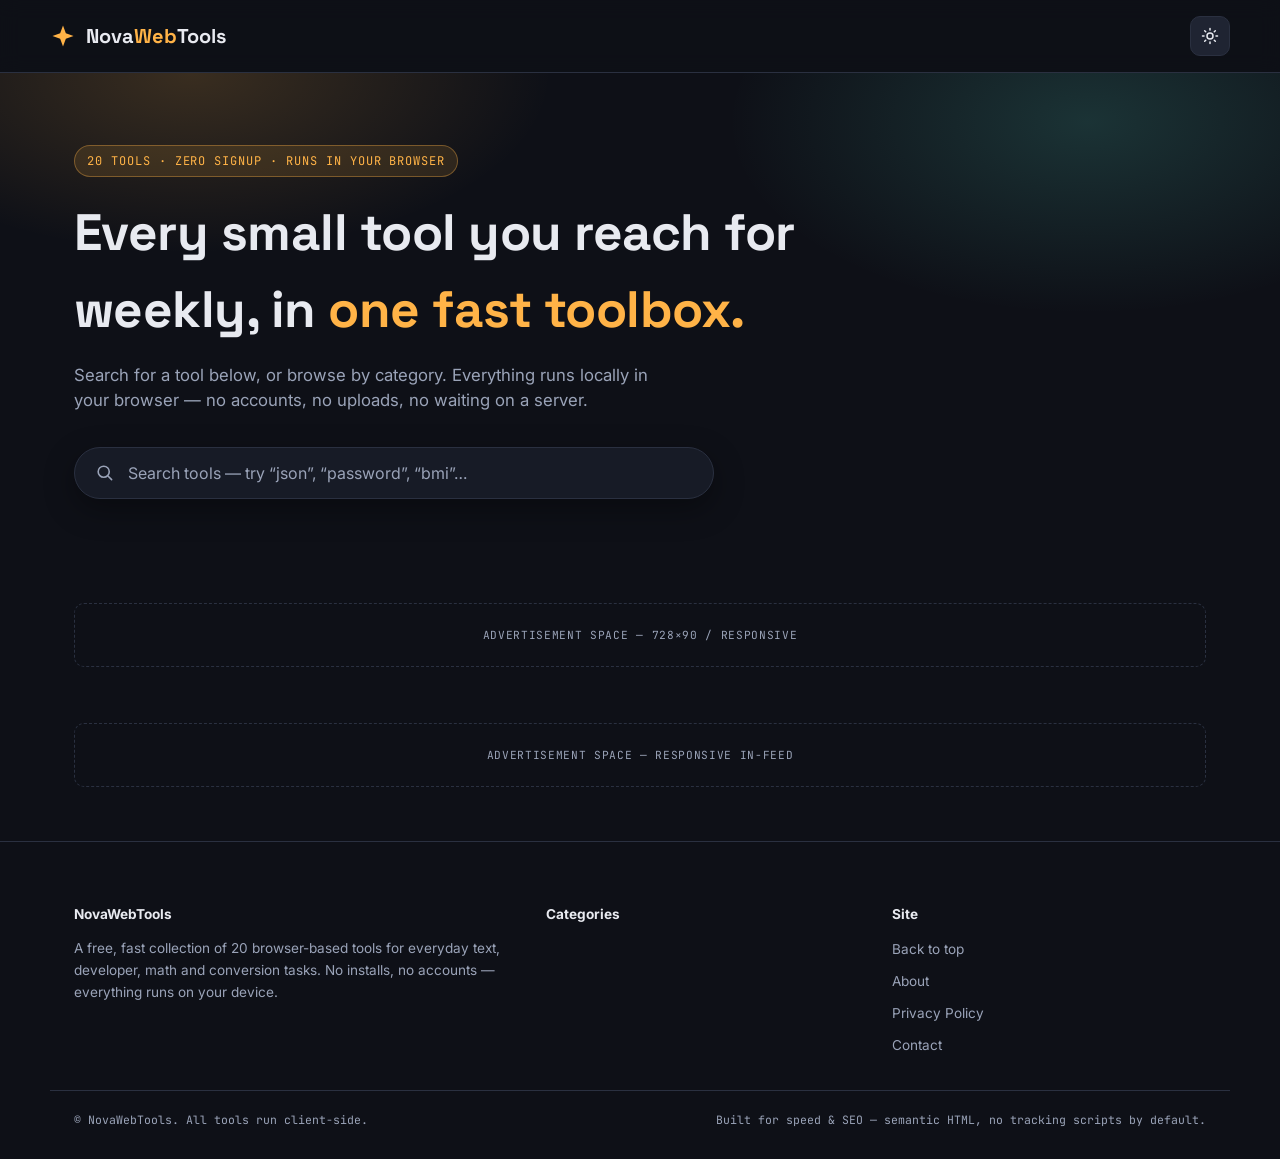
==== index.html @ 424be044 "Rename Index.html to index.html" ====
<!DOCTYPE html>
<html lang="en" data-theme="dark">
<head>
<meta charset="UTF-8">
<meta name="viewport" content="width=device-width, initial-scale=1.0">
<title>NovaWebTools — 20 Free Online Tools for Text, Dev, Math &amp; More</title>
<meta name="description" content="NovaWebTools is a free online toolbox with 20 fast, no-signup tools: word counter, JSON formatter, password generator, unit converters, calculators and more. Works instantly in your browser.">
<meta name="keywords" content="online tools, free web tools, word counter, json formatter, base64 encoder, password generator, unit converter, bmi calculator, developer tools, text tools">
<meta name="robots" content="index, follow">
<link rel="canonical" href="https://www.novawebtools.example/">
<!-- Open Graph -->
<meta property="og:type" content="website">
<meta property="og:title" content="NovaWebTools — 20 Free Online Tools">
<meta property="og:description" content="A fast, free toolbox of 20 browser-based utilities: text tools, developer tools, calculators, converters and more. No signup, no downloads.">
<meta property="og:url" content="https://www.novawebtools.example/">
<meta property="og:site_name" content="NovaWebTools">
<!-- Twitter -->
<meta name="twitter:card" content="summary">
<meta name="twitter:title" content="NovaWebTools — 20 Free Online Tools">
<meta name="twitter:description" content="Text, developer, calculator, converter and utility tools — all free, all in your browser.">
<!-- Favicon: inline nova-spark SVG -->
<link rel="icon" href="data:image/svg+xml,%3Csvg xmlns='http://www.w3.org/2000/svg' viewBox='0 0 32 32'%3E%3Crect width='32' height='32' rx='7' fill='%23171B26'/%3E%3Cpath d='M16 5 L19 13 L27 16 L19 19 L16 27 L13 19 L5 16 L13 13 Z' fill='%23FFB347'/%3E%3C/svg%3E">
<!-- JSON-LD structured data -->
<script type="application/ld+json">
{
  "@context": "https://schema.org",
  "@type": "WebApplication",
  "name": "NovaWebTools",
  "url": "https://www.novawebtools.example/",
  "applicationCategory": "UtilitiesApplication",
  "operatingSystem": "Any (Web Browser)",
  "offers": { "@type": "Offer", "price": "0", "priceCurrency": "USD" },
  "description": "A free online toolbox with 20 browser-based utilities covering text, developer, calculator, converter and productivity tasks."
}
</script>
<link rel="preconnect" href="https://fonts.googleapis.com">
<link rel="preconnect" href="https://fonts.gstatic.com" crossorigin>
<link href="https://fonts.googleapis.com/css2?family=Space+Grotesk:wght@500;600;700&family=Inter:wght@400;500;600;700&family=JetBrains+Mono:wght@400;500;600&display=swap" rel="stylesheet">

<!--
  ============================================================
  ADSENSE: paste your AdSense loader script tag here, e.g.
  <script async src="https://pagead2.googlesyndication.com/pagead/js/adsbygoogle.js?client=ca-pub-XXXXXXXXXXXXXXXX" crossorigin="anonymous"></script>
  Ad slots are pre-placed below (search "AD SLOT") — swap the
  placeholder <div class="ad-slot"> contents for <ins class="adsbygoogle">.
  Remember to also add an ads.txt file at your domain root.
  ============================================================
-->

<style>
  :root{
    --ink:#0E1017; --surface:#171B26; --surface-2:#1F2432; --surface-3:#262C3D;
    --line:#2A3040; --text:#E8EAF0; --text-dim:#9AA3B8;
    --flare:#FFB347; --flare-2:#FFD08A; --ion:#5EEAD4;
    --violet:#A78BFA; --pink:#F472B6; --blue:#60A5FA; --danger:#FF6B6B; --good:#4ADE80;
    --shadow: 0 10px 30px rgba(0,0,0,.35);
    --radius: 14px;
    --font-display:'Space Grotesk', sans-serif;
    --font-body:'Inter', sans-serif;
    --font-mono:'JetBrains Mono', monospace;
  }
  html[data-theme="light"]{
    --ink:#EEF1F6; --surface:#FFFFFF; --surface-2:#F3F5F9; --surface-3:#E9ECF3;
    --line:#DCE1EA; --text:#171B26; --text-dim:#5C6478;
    --flare:#C2700F; --flare-2:#E08A1E; --ion:#0D9C93;
    --violet:#7C5CE0; --pink:#D6438E; --blue:#3B7FE0;
    --shadow: 0 10px 30px rgba(23,27,38,.08);
  }
  *{box-sizing:border-box;}
  html{scroll-behavior:smooth;}
  body{
    margin:0; background:var(--ink); color:var(--text);
    font-family:var(--font-body); line-height:1.5;
    -webkit-font-smoothing:antialiased;
  }
  a{color:inherit;}
  img,svg{display:block;}
  .wrap{max-width:1180px; margin:0 auto; padding:0 24px;}
  h1,h2,h3{font-family:var(--font-display); margin:0; letter-spacing:-0.01em;}
  button{font-family:inherit; cursor:pointer;}
  :focus-visible{outline:2px solid var(--flare); outline-offset:2px;}
  @media (prefers-reduced-motion: reduce){ *{animation:none !important; transition:none !important;} }

  /* ---------- Header ---------- */
  header.site{
    position:sticky; top:0; z-index:40;
    background:color-mix(in srgb, var(--ink) 88%, transparent);
    backdrop-filter: blur(10px);
    border-bottom:1px solid var(--line);
  }
  .nav{display:flex; align-items:center; justify-content:space-between; padding:16px 0;}
  .logo{display:flex; align-items:center; gap:10px; font-family:var(--font-display); font-weight:700; font-size:1.25rem;}
  .logo .spark{width:26px; height:26px;}
  .logo .nova{color:var(--flare);}
  .nav-actions{display:flex; align-items:center; gap:10px;}
  .icon-btn{
    display:flex; align-items:center; justify-content:center;
    width:40px; height:40px; border-radius:10px;
    background:var(--surface-2); border:1px solid var(--line); color:var(--text);
    transition:background .15s ease, transform .15s ease;
  }
  .icon-btn:hover{background:var(--surface-3);}
  .icon-btn svg{width:18px; height:18px;}

  /* ---------- Hero ---------- */
  .hero{
    position:relative; overflow:hidden;
    padding:72px 0 40px;
    background:
      radial-gradient(600px 300px at 15% 0%, color-mix(in srgb, var(--flare) 18%, transparent), transparent 60%),
      radial-gradient(600px 320px at 85% 10%, color-mix(in srgb, var(--ion) 16%, transparent), transparent 60%);
  }
  .eyebrow{
    display:inline-flex; align-items:center; gap:8px;
    font-family:var(--font-mono); font-size:.75rem; letter-spacing:.08em; text-transform:uppercase;
    color:var(--flare); background:color-mix(in srgb, var(--flare) 12%, transparent);
    border:1px solid color-mix(in srgb, var(--flare) 35%, transparent);
    padding:6px 12px; border-radius:100px; margin-bottom:18px;
  }
  .hero h1{font-size:clamp(2rem, 4.4vw, 3.2rem); max-width:820px; font-weight:700;}
  .hero h1 span{color:var(--flare);}
  .hero p.lead{color:var(--text-dim); max-width:600px; font-size:1.05rem; margin-top:14px;}

  .search-shell{
    margin-top:34px; max-width:640px; position:relative;
  }
  .search-box{
    display:flex; align-items:center; gap:12px;
    background:var(--surface); border:1px solid var(--line); border-radius:100px;
    padding:14px 20px; box-shadow:var(--shadow);
    transition:border-color .2s ease, box-shadow .2s ease;
  }
  .search-box:focus-within{
    border-color:var(--flare);
    box-shadow:0 0 0 4px color-mix(in srgb, var(--flare) 18%, transparent), var(--shadow);
  }
  .search-box svg{width:19px; height:19px; color:var(--text-dim); flex-shrink:0;}
  .search-box input{
    border:none; outline:none; background:transparent; color:var(--text);
    font-size:1rem; width:100%; font-family:var(--font-body);
  }
  .search-box input::placeholder{color:var(--text-dim);}
  .search-count{font-family:var(--font-mono); font-size:.75rem; color:var(--text-dim); white-space:nowrap;}

  .chip-row{display:flex; flex-wrap:wrap; gap:10px; margin-top:22px;}
  .chip{
    font-family:var(--font-mono); font-size:.8rem;
    padding:8px 14px; border-radius:100px; border:1px solid var(--line);
    background:var(--surface-2); color:var(--text-dim);
    display:flex; align-items:center; gap:8px;
    transition:all .15s ease;
  }
  .chip .dot{width:8px; height:8px; border-radius:50%; flex-shrink:0;}
  .chip:hover{color:var(--text); border-color:var(--text-dim);}
  .chip.active{color:var(--ink); background:var(--flare); border-color:var(--flare); font-weight:600;}
  html[data-theme="light"] .chip.active{color:#fff;}

  /* ---------- Ad slot ---------- */
  .ad-slot{
    max-width:1180px; margin:28px auto; padding:14px 24px;
  }
  .ad-slot .ad-inner{
    border:1px dashed var(--line); border-radius:10px; padding:14px;
    display:flex; align-items:center; justify-content:center;
    font-family:var(--font-mono); font-size:.7rem; letter-spacing:.06em; text-transform:uppercase;
    color:var(--text-dim); min-height:64px;
  }

  /* ---------- Tool grid ---------- */
  main{padding:12px 0 60px;}
  .category-block{margin-top:44px;}
  .category-head{display:flex; align-items:center; gap:12px; margin-bottom:18px;}
  .category-head .dot{width:10px; height:10px; border-radius:50%;}
  .category-head h2{font-size:1.3rem; font-weight:600;}
  .category-head .count{font-family:var(--font-mono); font-size:.75rem; color:var(--text-dim);}

  .grid{
    display:grid; grid-template-columns:repeat(auto-fill, minmax(220px, 1fr)); gap:16px;
  }
  .card{
    text-align:left; background:var(--surface); border:1px solid var(--line); border-radius:var(--radius);
    padding:18px; position:relative; overflow:hidden;
    display:flex; flex-direction:column; gap:10px;
    transition:transform .15s ease, border-color .15s ease, box-shadow .15s ease;
  }
  .card::before{
    content:''; position:absolute; top:0; left:0; right:0; height:3px;
    background:var(--accent, var(--flare));
  }
  .card:hover{transform:translateY(-3px); border-color:var(--text-dim); box-shadow:var(--shadow);}
  .card .icon-wrap{
    width:38px; height:38px; border-radius:10px;
    display:flex; align-items:center; justify-content:center;
    background:color-mix(in srgb, var(--accent, var(--flare)) 16%, transparent);
    color:var(--accent, var(--flare));
  }
  .card .icon-wrap svg{width:19px; height:19px;}
  .card h3{font-size:1rem; font-weight:600;}
  .card p{margin:0; font-size:.85rem; color:var(--text-dim); flex-grow:1;}
  .card .launch{font-family:var(--font-mono); font-size:.72rem; color:var(--text-dim); display:flex; align-items:center; gap:6px;}
  .card:hover .launch{color:var(--accent, var(--flare));}

  .empty-state{
    text-align:center; padding:60px 20px; color:var(--text-dim);
  }
  .empty-state h3{font-size:1.1rem; color:var(--text); margin-bottom:8px;}

  /* ---------- Modal ---------- */
  .modal-overlay{
    position:fixed; inset:0; background:rgba(5,6,10,.65); backdrop-filter:blur(4px);
    display:none; align-items:flex-start; justify-content:center; z-index:100; padding:5vh 16px;
    overflow-y:auto;
  }
  .modal-overlay.open{display:flex;}
  .modal{
    background:var(--surface); border:1px solid var(--line); border-radius:18px;
    width:100%; max-width:640px; box-shadow:0 30px 80px rgba(0,0,0,.5);
    animation:pop .18s ease;
  }
  @keyframes pop{ from{opacity:0; transform:translateY(8px) scale(.98);} to{opacity:1; transform:none;} }
  .modal-head{
    display:flex; align-items:center; gap:12px; padding:20px 22px;
    border-bottom:1px solid var(--line); border-top:3px solid var(--accent, var(--flare)); border-radius:18px 18px 0 0;
  }
  .modal-head .icon-wrap{
    width:36px; height:36px; border-radius:10px; flex-shrink:0;
    display:flex; align-items:center; justify-content:center;
    background:color-mix(in srgb, var(--accent, var(--flare)) 16%, transparent); color:var(--accent, var(--flare));
  }
  .modal-head .icon-wrap svg{width:18px; height:18px;}
  .modal-head h2{font-size:1.1rem;}
  .modal-head .cat-label{font-family:var(--font-mono); font-size:.7rem; color:var(--text-dim); text-transform:uppercase; letter-spacing:.05em;}
  .modal-close{margin-left:auto;}
  .modal-body{padding:22px;}
  .modal-body label{display:block; font-size:.8rem; color:var(--text-dim); margin-bottom:6px; font-weight:500;}
  .modal-body input[type=text], .modal-body input[type=number], .modal-body input[type=date],
  .modal-body textarea, .modal-body select{
    width:100%; background:var(--surface-2); border:1px solid var(--line); color:var(--text);
    padding:11px 13px; border-radius:9px; font-family:var(--font-body); font-size:.92rem; outline:none;
  }
  .modal-body input:focus, .modal-body textarea:focus, .modal-body select:focus{border-color:var(--flare);}
  .modal-body textarea{resize:vertical; min-height:110px; font-family:var(--font-mono); font-size:.85rem;}
  .field{margin-bottom:14px;}
  .row{display:flex; gap:10px; flex-wrap:wrap;}
  .row > *{flex:1; min-width:110px;}
  .btn{
    background:var(--flare); color:var(--ink); border:none; padding:11px 18px; border-radius:9px;
    font-weight:600; font-size:.88rem; display:inline-flex; align-items:center; gap:8px;
  }
  html[data-theme="light"] .btn{color:#fff;}
  .btn:hover{filter:brightness(1.08);}
  .btn.secondary{background:var(--surface-2); color:var(--text); border:1px solid var(--line);}
  .btn.ghost{background:transparent; color:var(--text-dim); border:1px solid var(--line);}
  .btn-row{display:flex; gap:10px; flex-wrap:wrap; margin-top:6px;}
  .output-box{
    margin-top:14px; background:var(--surface-2); border:1px solid var(--line); border-radius:9px;
    padding:14px; font-family:var(--font-mono); font-size:.85rem; white-space:pre-wrap; word-break:break-word;
    min-height:24px;
  }
  .stat-grid{display:grid; grid-template-columns:repeat(auto-fit,minmax(110px,1fr)); gap:10px; margin-top:14px;}
  .stat{background:var(--surface-2); border:1px solid var(--line); border-radius:9px; padding:12px; text-align:center;}
  .stat .num{font-family:var(--font-mono); font-size:1.4rem; font-weight:600; color:var(--accent, var(--flare));}
  .stat .lab{font-size:.7rem; color:var(--text-dim); text-transform:uppercase; letter-spacing:.05em; margin-top:2px;}
  .switch-row{display:flex; align-items:center; gap:8px; font-size:.85rem; color:var(--text-dim); margin-bottom:10px;}
  .swatch{width:100%; height:64px; border-radius:9px; border:1px solid var(--line); margin-top:10px;}
  .todo-item{display:flex; align-items:center; gap:10px; padding:9px 0; border-bottom:1px solid var(--line);}
  .todo-item input[type=checkbox]{width:17px; height:17px; accent-color:var(--flare);}
  .todo-item span{flex-grow:1; font-size:.9rem;}
  .todo-item.done span{text-decoration:line-through; color:var(--text-dim);}
  .todo-item button{background:none; border:none; color:var(--text-dim); font-size:.85rem;}
  .todo-item button:hover{color:var(--danger);}
  .small-note{font-size:.75rem; color:var(--text-dim); margin-top:10px;}
  .stopwatch-display{font-family:var(--font-mono); font-size:2.4rem; text-align:center; padding:20px 0; color:var(--accent,var(--flare)); font-weight:600;}
  .lap-list{max-height:140px; overflow-y:auto; font-family:var(--font-mono); font-size:.82rem; color:var(--text-dim);}
  .lap-list div{display:flex; justify-content:space-between; padding:5px 0; border-bottom:1px solid var(--line);}

  /* ---------- Footer ---------- */
  footer{border-top:1px solid var(--line); padding:44px 0 30px; margin-top:40px;}
  .footer-grid{display:grid; grid-template-columns:1.4fr 1fr 1fr; gap:32px;}
  footer h4{font-size:.85rem; margin-bottom:12px; color:var(--text);}
  footer p{color:var(--text-dim); font-size:.85rem; line-height:1.6;}
  footer ul{list-style:none; padding:0; margin:0; display:flex; flex-direction:column; gap:8px;}
  footer a{color:var(--text-dim); font-size:.85rem; text-decoration:none;}
  footer a:hover{color:var(--flare);}
  .footer-bottom{
    margin-top:34px; padding-top:20px; border-top:1px solid var(--line);
    display:flex; justify-content:space-between; flex-wrap:wrap; gap:10px;
    font-family:var(--font-mono); font-size:.72rem; color:var(--text-dim);
  }

  @media (max-width:760px){
    .footer-grid{grid-template-columns:1fr; gap:24px;}
    .hero{padding:52px 0 30px;}
    .grid{grid-template-columns:repeat(auto-fill, minmax(150px,1fr));}
  }
</style>
</head>
<body>

<header class="site">
  <div class="wrap nav">
    <div class="logo">
      <svg class="spark" viewBox="0 0 32 32"><path d="M16 3 L19.5 12.5 L29 16 L19.5 19.5 L16 29 L12.5 19.5 L3 16 L12.5 12.5 Z" fill="currentColor" style="color:var(--flare)"/></svg>
      <span>Nova<span class="nova">Web</span>Tools</span>
    </div>
    <div class="nav-actions">
      <button class="icon-btn" id="themeToggle" aria-label="Toggle dark mode" title="Toggle theme">
        <svg id="themeIcon" viewBox="0 0 24 24" fill="none" stroke="currentColor" stroke-width="2" stroke-linecap="round"><circle cx="12" cy="12" r="4"/><path d="M12 2v2M12 20v2M4.9 4.9l1.4 1.4M17.7 17.7l1.4 1.4M2 12h2M20 12h2M4.9 19.1l1.4-1.4M17.7 6.3l1.4-1.4"/></svg>
      </button>
    </div>
  </div>
</header>

<section class="hero">
  <div class="wrap">
    <span class="eyebrow">20 tools · zero signup · runs in your browser</span>
    <h1>Every small tool you reach for weekly, in <span>one fast toolbox.</span></h1>
    <p class="lead">Search for a tool below, or browse by category. Everything runs locally in your browser — no accounts, no uploads, no waiting on a server.</p>

    <div class="search-shell">
      <div class="search-box">
        <svg viewBox="0 0 24 24" fill="none" stroke="currentColor" stroke-width="2" stroke-linecap="round"><circle cx="11" cy="11" r="7"/><path d="M21 21l-4.3-4.3"/></svg>
        <input type="text" id="searchInput" placeholder="Search tools — try “json”, “password”, “bmi”…" aria-label="Search tools">
        <span class="search-count" id="searchCount"></span>
      </div>
    </div>

    <div class="chip-row" id="chipRow"></div>
  </div>
</section>

<!-- AD SLOT: leaderboard, below hero -->
<div class="ad-slot">
  <div class="ad-inner" data-ad-slot="header-leaderboard">Advertisement space — 728×90 / responsive</div>
</div>

<main class="wrap">
  <div id="toolsContainer"></div>
</main>

<!-- AD SLOT: in-feed, above footer -->
<div class="ad-slot">
  <div class="ad-inner" data-ad-slot="footer-infeed">Advertisement space — responsive in-feed</div>
</div>

<footer>
  <div class="wrap footer-grid">
    <div>
      <h4>NovaWebTools</h4>
      <p>A free, fast collection of 20 browser-based tools for everyday text, developer, math and conversion tasks. No installs, no accounts — everything runs on your device.</p>
    </div>
    <div>
      <h4>Categories</h4>
      <ul id="footerCats"></ul>
    </div>
    <div>
      <h4>Site</h4>
      <ul>
        <li><a href="#top">Back to top</a></li>
        <li><a href="#" onclick="return false;">About</a></li>
        <li><a href="#" onclick="return false;">Privacy Policy</a></li>
        <li><a href="#" onclick="return false;">Contact</a></li>
      </ul>
    </div>
  </div>
  <div class="wrap footer-bottom">
    <span>© <span id="year"></span> NovaWebTools. All tools run client-side.</span>
    <span>Built for speed &amp; SEO — semantic HTML, no tracking scripts by default.</span>
  </div>
</footer>

<div class="modal-overlay" id="modalOverlay">
  <div class="modal" role="dialog" aria-modal="true" id="modalCard">
    <div class="modal-head" id="modalHead">
      <div class="icon-wrap" id="modalIconWrap"></div>
      <div>
        <div class="cat-label" id="modalCatLabel"></div>
        <h2 id="modalTitle"></h2>
      </div>
      <button class="icon-btn modal-close" id="modalClose" aria-label="Close">
        <svg viewBox="0 0 24 24" fill="none" stroke="currentColor" stroke-width="2" stroke-linecap="round"><path d="M18 6L6 18M6 6l12 12"/></svg>
      </button>
    </div>
    <div class="modal-body" id="modalBody"></div>
  </div>
</div>

<script>
document.getElementById('year').textContent = new Date().getFullYear();

/* ============ ICONS (inline SVG paths, stroke style) ============ */
const ICONS = {
  text:'<path d="M4 6h16M4 12h10M4 18h7"/>',
  hash:'<path d="M5 9h14M5 15h14M10 4L7 20M17 4l-3 16"/>',
  case:'<path d="M4 20l4-14 4 14M6 14h4M14 8h5a2 2 0 0 1 2 2v0a2 2 0 0 1-2 2h-5v6h5a2 2 0 0 0 2-2"/>',
  reverse:'<path d="M17 3l4 4-4 4M21 7H9a4 4 0 0 0-4 4v0M7 21l-4-4 4-4M3 17h12a4 4 0 0 0 4-4v0"/>',
  lorem:'<path d="M4 5h16M4 9h16M4 13h10M4 17h13"/>',
  dedupe:
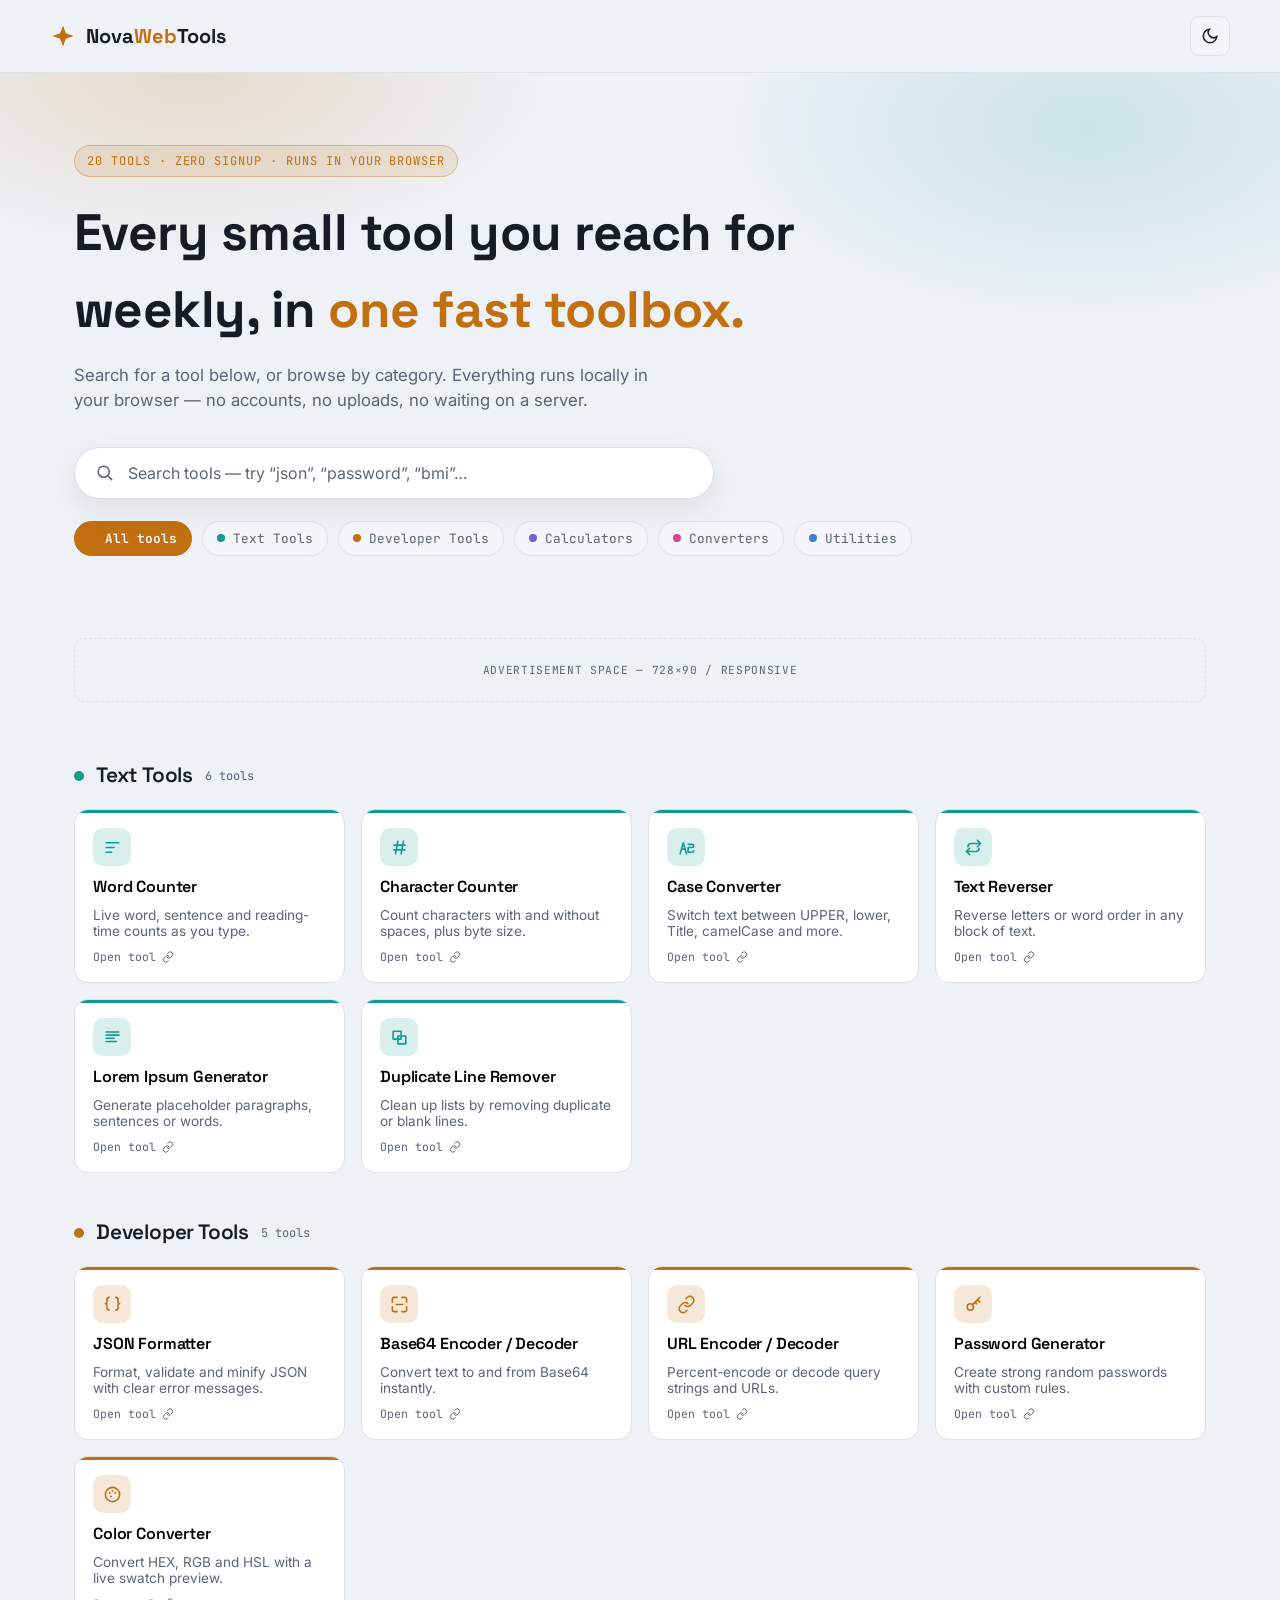
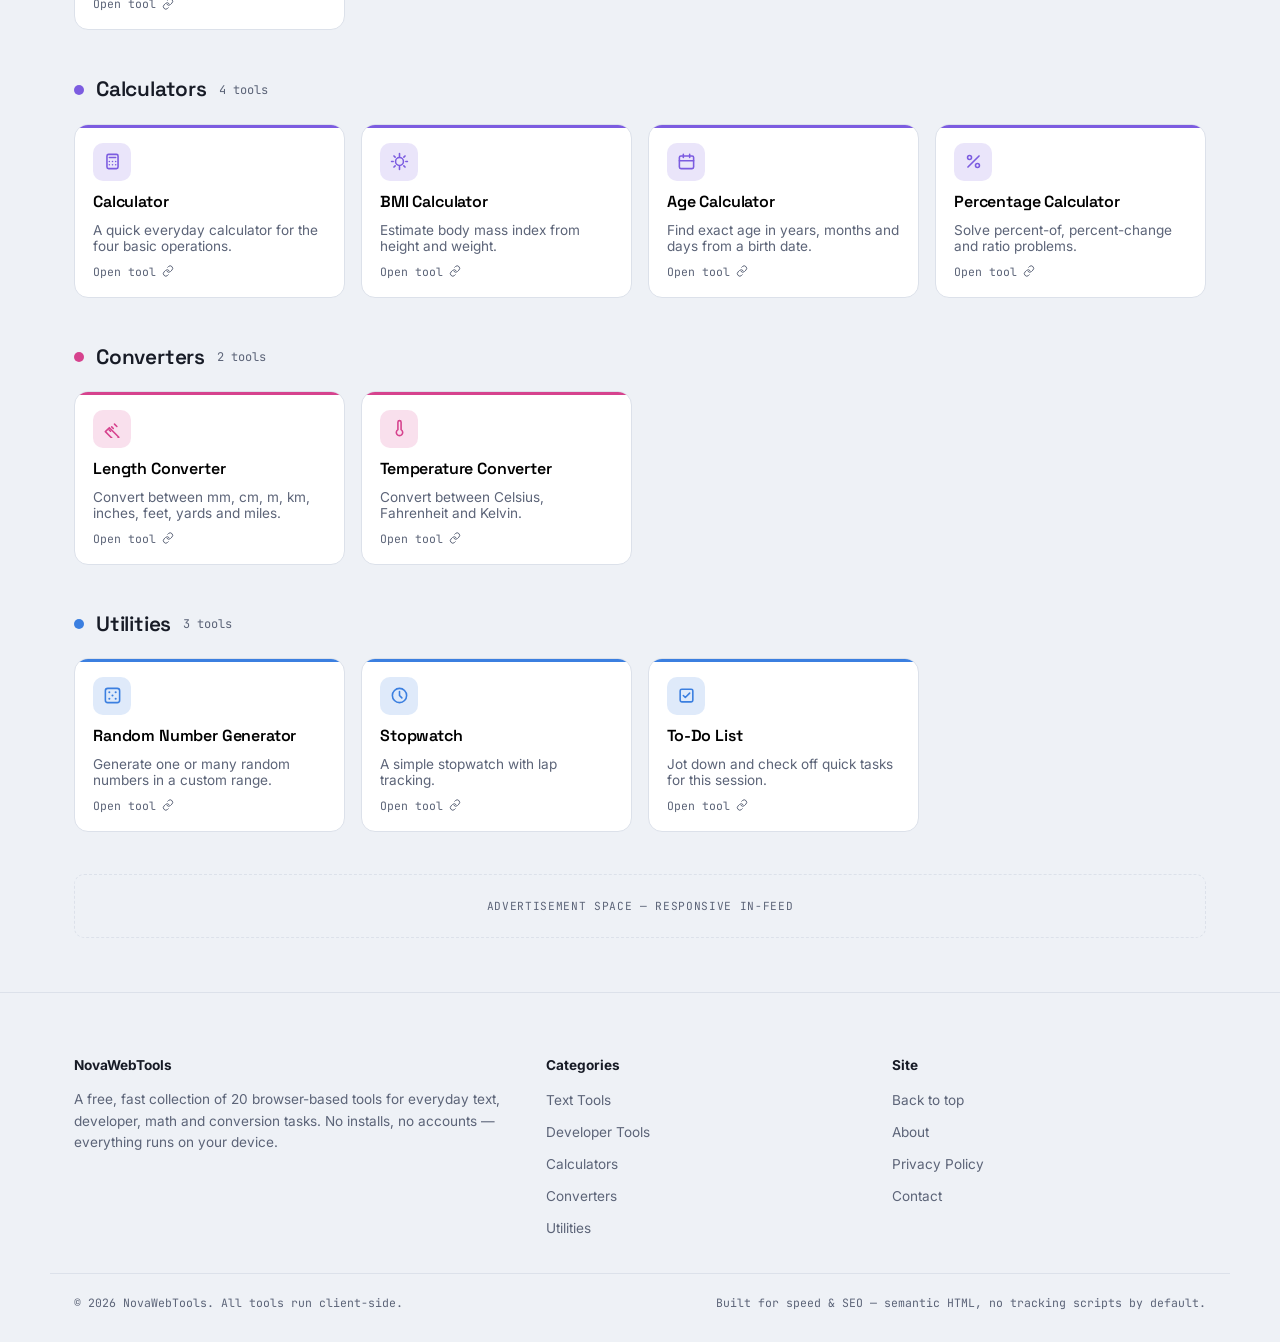
==== commit a37b34cf: "Update index.html" ====
--- a/index.html
+++ b/index.html
@@ -395,4 +395,809 @@
   case:'<path d="M4 20l4-14 4 14M6 14h4M14 8h5a2 2 0 0 1 2 2v0a2 2 0 0 1-2 2h-5v6h5a2 2 0 0 0 2-2"/>',
   reverse:'<path d="M17 3l4 4-4 4M21 7H9a4 4 0 0 0-4 4v0M7 21l-4-4 4-4M3 17h12a4 4 0 0 0 4-4v0"/>',
   lorem:'<path d="M4 5h16M4 9h16M4 13h10M4 17h13"/>',
-  dedupe:
+  dedupe:'<path d="M4 4h10v10H4zM10 10h10v10H10z"/>',
+  json:'<path d="M8 3a3 3 0 0 0-3 3v3a2 2 0 0 1-2 2 2 2 0 0 1 2 2v3a3 3 0 0 0 3 3M16 3a3 3 0 0 1 3 3v3a2 2 0 0 0 2 2 2 2 0 0 0-2 2v3a3 3 0 0 1-3 3"/>',
+  base64:'<path d="M9 3H5a2 2 0 0 0-2 2v4M9 21H5a2 2 0 0 1-2-2v-4M15 3h4a2 2 0 0 1 2 2v4M15 21h4a2 2 0 0 0 2-2v-4"/><path d="M8 12h8"/>',
+  link:'<path d="M10 13a5 5 0 0 0 7.07 0l2.83-2.83a5 5 0 0 0-7.07-7.07L11.5 4.5M14 11a5 5 0 0 0-7.07 0L4.1 13.83a5 5 0 0 0 7.07 7.07L12.5 19.5"/>',
+  key:'<circle cx="8" cy="15" r="4"/><path d="M10.5 12.5L20 3M17 6l3 3M14 9l2 2"/>',
+  palette:'<circle cx="12" cy="12" r="9"/><circle cx="8.5" cy="10" r="1.2" fill="currentColor" stroke="none"/><circle cx="12" cy="7.5" r="1.2" fill="currentColor" stroke="none"/><circle cx="15.5" cy="10" r="1.2" fill="currentColor" stroke="none"/><circle cx="10" cy="14.5" r="1.2" fill="currentColor" stroke="none"/>',
+  calc:'<rect x="5" y="3" width="14" height="18" rx="2"/><path d="M8 7h8M8 12h.01M12 12h.01M16 12h.01M8 16h.01M12 16h.01M16 16h.01"/>',
+  bmi:'<path d="M12 2v4M12 18v4M4 12H2M22 12h-2M5 5l1.5 1.5M17.5 17.5L19 19M19 5l-1.5 1.5M6.5 17.5L5 19"/><circle cx="12" cy="12" r="5"/>',
+  age:'<rect x="3" y="5" width="18" height="16" rx="2"/><path d="M16 3v4M8 3v4M3 11h18"/>',
+  percent:'<path d="M19 5L5 19"/><circle cx="7" cy="7" r="2.5"/><circle cx="17" cy="17" r="2.5"/>',
+  ruler:'<path d="M3 16l5-5 12 12-5 5z"/><path d="M14.5 6.5l3 3M11 10l2 2M7.5 13.5l2 2"/>',
+  temp:'<path d="M10 13.5V4a2 2 0 0 1 4 0v9.5a4 4 0 1 1-4 0z"/>',
+  dice:'<rect x="3" y="3" width="18" height="18" rx="3"/><circle cx="8" cy="8" r="1.3" fill="currentColor" stroke="none"/><circle cx="16" cy="8" r="1.3" fill="currentColor" stroke="none"/><circle cx="12" cy="12" r="1.3" fill="currentColor" stroke="none"/><circle cx="8" cy="16" r="1.3" fill="currentColor" stroke="none"/><circle cx="16" cy="16" r="1.3" fill="currentColor" stroke="none"/>',
+  clock:'<circle cx="12" cy="12" r="9"/><path d="M12 7v5l3 3"/>',
+  todo:'<rect x="4" y="4" width="16" height="16" rx="2"/><path d="M8 12l2.5 2.5L16 9"/>',
+  copy:'<rect x="9" y="9" width="12" height="12" rx="2"/><path d="M5 15H4a2 2 0 0 1-2-2V4a2 2 0 0 1 2-2h9a2 2 0 0 1 2 2v1"/>',
+  shuffle:'<path d="M2 5h4l6 14h6M2 19h4l3.5-8M14 5h6l0 0M17 2l3 3-3 3M17 16l3 3-3 3"/>'
+};
+function svg(name, extra=''){ return `<svg viewBox="0 0 24 24" fill="none" stroke="currentColor" stroke-width="2" stroke-linecap="round" stroke-linejoin="round" ${extra}>${ICONS[name]||''}</svg>`; }
+
+/* ============ CATEGORY DEFINITIONS ============ */
+const CATS = {
+  text:      { label:'Text Tools',       color:'var(--ion)' },
+  dev:       { label:'Developer Tools',  color:'var(--flare)' },
+  calc:      { label:'Calculators',      color:'var(--violet)' },
+  convert:   { label:'Converters',       color:'var(--pink)' },
+  utility:   { label:'Utilities',        color:'var(--blue)' }
+};
+
+/* ============ TOOL REGISTRY ============ */
+const TOOLS = [
+  { id:'word-counter', cat:'text', icon:'text', name:'Word Counter', desc:'Live word, sentence and reading-time counts as you type.' },
+  { id:'char-counter', cat:'text', icon:'hash', name:'Character Counter', desc:'Count characters with and without spaces, plus byte size.' },
+  { id:'case-converter', cat:'text', icon:'case', name:'Case Converter', desc:'Switch text between UPPER, lower, Title, camelCase and more.' },
+  { id:'text-reverser', cat:'text', icon:'reverse', name:'Text Reverser', desc:'Reverse letters or word order in any block of text.' },
+  { id:'lorem-ipsum', cat:'text', icon:'lorem', name:'Lorem Ipsum Generator', desc:'Generate placeholder paragraphs, sentences or words.' },
+  { id:'dedupe-lines', cat:'text', icon:'dedupe', name:'Duplicate Line Remover', desc:'Clean up lists by removing duplicate or blank lines.' },
+
+  { id:'json-formatter', cat:'dev', icon:'json', name:'JSON Formatter', desc:'Format, validate and minify JSON with clear error messages.' },
+  { id:'base64', cat:'dev', icon:'base64', name:'Base64 Encoder / Decoder', desc:'Convert text to and from Base64 instantly.' },
+  { id:'url-encode', cat:'dev', icon:'link', name:'URL Encoder / Decoder', desc:'Percent-encode or decode query strings and URLs.' },
+  { id:'password-gen', cat:'dev', icon:'key', name:'Password Generator', desc:'Create strong random passwords with custom rules.' },
+  { id:'color-converter', cat:'dev', icon:'palette', name:'Color Converter', desc:'Convert HEX, RGB and HSL with a live swatch preview.' },
+
+  { id:'calculator', cat:'calc', icon:'calc', name:'Calculator', desc:'A quick everyday calculator for the four basic operations.' },
+  { id:'bmi', cat:'calc', icon:'bmi', name:'BMI Calculator', desc:'Estimate body mass index from height and weight.' },
+  { id:'age-calc', cat:'calc', icon:'age', name:'Age Calculator', desc:'Find exact age in years, months and days from a birth date.' },
+  { id:'percentage', cat:'calc', icon:'percent', name:'Percentage Calculator', desc:'Solve percent-of, percent-change and ratio problems.' },
+
+  { id:'length-convert', cat:'convert', icon:'ruler', name:'Length Converter', desc:'Convert between mm, cm, m, km, inches, feet, yards and miles.' },
+  { id:'temp-convert', cat:'convert', icon:'temp', name:'Temperature Converter', desc:'Convert between Celsius, Fahrenheit and Kelvin.' },
+
+  { id:'random-number', cat:'utility', icon:'dice', name:'Random Number Generator', desc:'Generate one or many random numbers in a custom range.' },
+  { id:'stopwatch', cat:'utility', icon:'clock', name:'Stopwatch', desc:'A simple stopwatch with lap tracking.' },
+  { id:'todo', cat:'utility', icon:'todo', name:'To-Do List', desc:'Jot down and check off quick tasks for this session.' }
+];
+
+/* ============ RENDER: chips + grid ============ */
+const chipRow = document.getElementById('chipRow');
+const footerCats = document.getElementById('footerCats');
+let activeCat = 'all';
+let searchTerm = '';
+
+function buildChips(){
+  let html = `<button class="chip active" data-cat="all"><span class="dot" style="background:var(--flare)"></span>All tools</button>`;
+  for(const key in CATS){
+    html += `<button class="chip" data-cat="${key}"><span class="dot" style="background:${CATS[key].color}"></span>${CATS[key].label}</button>`;
+  }
+  chipRow.innerHTML = html;
+  footerCats.innerHTML = Object.keys(CATS).map(k=>`<li><a href="#" data-cat-link="${k}">${CATS[k].label}</a></li>`).join('');
+
+  chipRow.querySelectorAll('.chip').forEach(chip=>{
+    chip.addEventListener('click', ()=>{
+      activeCat = chip.dataset.cat;
+      chipRow.querySelectorAll('.chip').forEach(c=>c.classList.remove('active'));
+      chip.classList.add('active');
+      renderGrid();
+    });
+  });
+  footerCats.querySelectorAll('[data-cat-link]').forEach(a=>{
+    a.addEventListener('click', e=>{
+      e.preventDefault();
+      const key = a.dataset.catLink;
+      activeCat = key;
+      chipRow.querySelectorAll('.chip').forEach(c=>c.classList.toggle('active', c.dataset.cat===key));
+      window.scrollTo({top:0, behavior:'smooth'});
+      renderGrid();
+    });
+  });
+}
+
+const toolsContainer = document.getElementById('toolsContainer');
+const searchInput = document.getElementById('searchInput');
+const searchCount = document.getElementById('searchCount');
+
+function renderGrid(){
+  const term = searchTerm.trim().toLowerCase();
+  const filtered = TOOLS.filter(t=>{
+    const matchesCat = activeCat==='all' || t.cat===activeCat;
+    const matchesSearch = !term || t.name.toLowerCase().includes(term) || t.desc.toLowerCase().includes(term) || CATS[t.cat].label.toLowerCase().includes(term);
+    return matchesCat && matchesSearch;
+  });
+
+  searchCount.textContent = term ? `${filtered.length} result${filtered.length!==1?'s':''}` : '';
+
+  if(filtered.length===0){
+    toolsContainer.innerHTML = `<div class="empty-state"><h3>No tools match “${searchTerm}”</h3><p>Try a different keyword or clear your search.</p></div>`;
+    return;
+  }
+
+  let html = '';
+  const grouped = {};
+  filtered.forEach(t=>{ (grouped[t.cat] = grouped[t.cat]||[]).push(t); });
+
+  Object.keys(CATS).forEach(catKey=>{
+    if(!grouped[catKey]) return;
+    const cat = CATS[catKey];
+    html += `<section class="category-block" id="cat-${catKey}">
+      <div class="category-head"><span class="dot" style="background:${cat.color}"></span><h2>${cat.label}</h2><span class="count">${grouped[catKey].length} tool${grouped[catKey].length!==1?'s':''}</span></div>
+      <div class="grid">`;
+    grouped[catKey].forEach(t=>{
+      html += `<button class="card" style="--accent:${cat.color}" data-tool="${t.id}">
+        <div class="icon-wrap">${svg(t.icon)}</div>
+        <h3>${t.name}</h3>
+        <p>${t.desc}</p>
+        <span class="launch">Open tool ${svg('link','style="width:12px;height:12px"')}</span>
+      </button>`;
+    });
+    html += `</div></section>`;
+  });
+
+  toolsContainer.innerHTML = html;
+  toolsContainer.querySelectorAll('.card').forEach(card=>{
+    card.addEventListener('click', ()=>openTool(card.dataset.tool));
+  });
+}
+
+searchInput.addEventListener('input', e=>{ searchTerm = e.target.value; renderGrid(); });
+
+buildChips();
+renderGrid();
+
+/* ============ THEME TOGGLE ============ */
+const themeToggle = document.getElementById('themeToggle');
+const themeIcon = document.getElementById('themeIcon');
+const prefersLight = window.matchMedia('(prefers-color-scheme: light)').matches;
+let currentTheme = prefersLight ? 'light' : 'dark'; // session-only; no localStorage used inside the preview sandbox
+document.documentElement.setAttribute('data-theme', currentTheme);
+function paintThemeIcon(){
+  themeIcon.innerHTML = currentTheme==='dark'
+    ? '<circle cx="12" cy="12" r="4"/><path d="M12 2v2M12 20v2M4.9 4.9l1.4 1.4M17.7 17.7l1.4 1.4M2 12h2M20 12h2M4.9 19.1l1.4-1.4M17.7 6.3l1.4-1.4"/>'
+    : '<path d="M21 12.8A9 9 0 1 1 11.2 3 7 7 0 0 0 21 12.8z"/>';
+}
+paintThemeIcon();
+themeToggle.addEventListener('click', ()=>{
+  currentTheme = currentTheme==='dark' ? 'light' : 'dark';
+  document.documentElement.setAttribute('data-theme', currentTheme);
+  paintThemeIcon();
+  // NOTE for self-hosting: browser storage APIs are disabled in this preview sandbox.
+  // On your own domain you can persist the choice with:
+  // localStorage.setItem('novaTheme', currentTheme);
+});
+
+/* ============ MODAL PLUMBING ============ */
+const modalOverlay = document.getElementById('modalOverlay');
+const modalHead = document.getElementById('modalHead');
+const modalIconWrap = document.getElementById('modalIconWrap');
+const modalCatLabel = document.getElementById('modalCatLabel');
+const modalTitle = document.getElementById('modalTitle');
+const modalBody = document.getElementById('modalBody');
+let activeInterval = null; // used by stopwatch
+
+function closeModal(){
+  modalOverlay.classList.remove('open');
+  if(activeInterval){ clearInterval(activeInterval); activeInterval = null; }
+  modalBody.innerHTML = '';
+}
+document.getElementById('modalClose').addEventListener('click', closeModal);
+modalOverlay.addEventListener('click', e=>{ if(e.target===modalOverlay) closeModal(); });
+document.addEventListener('keydown', e=>{ if(e.key==='Escape') closeModal(); });
+
+function openTool(id){
+  const tool = TOOLS.find(t=>t.id===id);
+  if(!tool) return;
+  const cat = CATS[tool.cat];
+  modalHead.style.setProperty('--accent', cat.color);
+  modalIconWrap.style.setProperty('--accent', cat.color);
+  modalIconWrap.innerHTML = svg(tool.icon);
+  modalCatLabel.textContent = cat.label;
+  modalTitle.textContent = tool.name;
+  const def = TOOL_RENDER[id];
+  modalBody.innerHTML = def.html;
+  modalOverlay.classList.add('open');
+  if(def.init) def.init();
+}
+
+/* helper */
+function $(sel){ return modalBody.querySelector(sel); }
+function copyToClipboard(text, btn){
+  navigator.clipboard.writeText(text).then(()=>{
+    if(btn){ const old = btn.textContent; btn.textContent = 'Copied!'; setTimeout(()=>btn.textContent=old, 1200); }
+  }).catch(()=>{});
+}
+
+/* ============ TOOL IMPLEMENTATIONS ============ */
+const TOOL_RENDER = {};
+
+/* ---- 1. Word Counter ---- */
+TOOL_RENDER['word-counter'] = {
+  html:`
+    <div class="field"><label>Paste or type your text</label><textarea id="wcInput" placeholder="Start typing..."></textarea></div>
+    <div class="stat-grid">
+      <div class="stat"><div class="num" id="wcWords">0</div><div class="lab">Words</div></div>
+      <div class="stat"><div class="num" id="wcSentences">0</div><div class="lab">Sentences</div></div>
+      <div class="stat"><div class="num" id="wcParas">0</div><div class="lab">Paragraphs</div></div>
+      <div class="stat"><div class="num" id="wcTime">0s</div><div class="lab">Reading time</div></div>
+    </div>`,
+  init(){
+    const input = $('#wcInput');
+    input.addEventListener('input', ()=>{
+      const text = input.value;
+      const words = (text.match(/\S+/g)||[]).length;
+      const sentences = (text.match(/[.!?]+(\s|$)/g)||[]).length;
+      const paras = text.split(/\n+/).filter(p=>p.trim().length>0).length;
+      const minutes = words/200;
+      const timeLabel = minutes < 1 ? Math.round(minutes*60)+'s' : minutes.toFixed(1)+'m';
+      $('#wcWords').textContent = words;
+      $('#wcSentences').textContent = sentences;
+      $('#wcParas').textContent = paras;
+      $('#wcTime').textContent = words? timeLabel : '0s';
+    });
+  }
+};
+
+/* ---- 2. Character Counter ---- */
+TOOL_RENDER['char-counter'] = {
+  html:`
+    <div class="field"><label>Text</label><textarea id="ccInput" placeholder="Start typing..."></textarea></div>
+    <div class="stat-grid">
+      <div class="stat"><div class="num" id="ccWith">0</div><div class="lab">With spaces</div></div>
+      <div class="stat"><div class="num" id="ccWithout">0</div><div class="lab">Without spaces</div></div>
+      <div class="stat"><div class="num" id="ccBytes">0</div><div class="lab">Bytes (UTF-8)</div></div>
+    </div>`,
+  init(){
+    const input = $('#ccInput');
+    input.addEventListener('input', ()=>{
+      const text = input.value;
+      $('#ccWith').textContent = text.length;
+      $('#ccWithout').textContent = text.replace(/\s/g,'').length;
+      $('#ccBytes').textContent = new Blob([text]).size;
+    });
+  }
+};
+
+/* ---- 3. Case Converter ---- */
+TOOL_RENDER['case-converter'] = {
+  html:`
+    <div class="field"><label>Text</label><textarea id="caseInput" placeholder="Start typing..."></textarea></div>
+    <div class="btn-row">
+      <button class="btn secondary" data-mode="upper">UPPERCASE</button>
+      <button class="btn secondary" data-mode="lower">lowercase</button>
+      <button class="btn secondary" data-mode="title">Title Case</button>
+      <button class="btn secondary" data-mode="sentence">Sentence case</button>
+      <button class="btn secondary" data-mode="camel">camelCase</button>
+      <button class="btn secondary" data-mode="snake">snake_case</button>
+    </div>
+    <div class="output-box" id="caseOutput">Output will appear here…</div>
+    <div class="btn-row"><button class="btn" id="caseCopy">Copy result</button></div>`,
+  init(){
+    const input = $('#caseInput');
+    const out = $('#caseOutput');
+    modalBody.querySelectorAll('[data-mode]').forEach(b=>{
+      b.addEventListener('click', ()=>{
+        const t = input.value;
+        let r = t;
+        if(b.dataset.mode==='upper') r = t.toUpperCase();
+        else if(b.dataset.mode==='lower') r = t.toLowerCase();
+        else if(b.dataset.mode==='title') r = t.replace(/\w\S*/g, w=>w[0].toUpperCase()+w.slice(1).toLowerCase());
+        else if(b.dataset.mode==='sentence') r = t.toLowerCase().replace(/(^\s*\w|[.!?]\s*\w)/g, c=>c.toUpperCase());
+        else if(b.dataset.mode==='camel') r = t.toLowerCase().replace(/[^a-zA-Z0-9]+(.)/g, (m,c)=>c.toUpperCase());
+        else if(b.dataset.mode==='snake') r = t.toLowerCase().trim().replace(/[^a-z0-9]+/g,'_').replace(/^_+|_+$/g,'');
+        out.textContent = r || '—';
+      });
+    });
+    $('#caseCopy').addEventListener('click', e=>copyToClipboard(out.textContent, e.target));
+  }
+};
+
+/* ---- 4. Text Reverser ---- */
+TOOL_RENDER['text-reverser'] = {
+  html:`
+    <div class="field"><label>Text</label><textarea id="revInput" placeholder="Start typing..."></textarea></div>
+    <div class="btn-row">
+      <button class="btn secondary" id="revChars">Reverse characters</button>
+      <button class="btn secondary" id="revWords">Reverse word order</button>
+    </div>
+    <div class="output-box" id="revOutput">Output will appear here…</div>
+    <div class="btn-row"><button class="btn" id="revCopy">Copy result</button></div>`,
+  init(){
+    const input = $('#revInput'); const out = $('#revOutput');
+    $('#revChars').addEventListener('click', ()=>{ out.textContent = input.value.split('').reverse().join('') || '—'; });
+    $('#revWords').addEventListener('click', ()=>{ out.textContent = input.value.split(/\s+/).filter(Boolean).reverse().join(' ') || '—'; });
+    $('#revCopy').addEventListener('click', e=>copyToClipboard(out.textContent, e.target));
+  }
+};
+
+/* ---- 5. Lorem Ipsum Generator ---- */
+TOOL_RENDER['lorem-ipsum'] = {
+  html:`
+    <div class="row">
+      <div class="field"><label>Type</label>
+        <select id="loremType"><option value="paragraphs">Paragraphs</option><option value="sentences">Sentences</option><option value="words">Words</option></select>
+      </div>
+      <div class="field"><label>Amount</label><input type="number" id="loremAmount" value="3" min="1" max="50"></div>
+    </div>
+    <div class="btn-row"><button class="btn" id="loremGen">Generate</button></div>
+    <div class="output-box" id="loremOutput">Click generate…</div>
+    <div class="btn-row"><button class="btn secondary" id="loremCopy">Copy result</button></div>`,
+  init(){
+    const WORDS = "lorem ipsum dolor sit amet consectetur adipiscing elit sed do eiusmod tempor incididunt ut labore et dolore magna aliqua ut enim ad minim veniam quis nostrud exercitation ullamco laboris nisi ut aliquip ex ea commodo consequat duis aute irure dolor in reprehenderit voluptate velit esse cillum dolore eu fugiat nulla pariatur excepteur sint occaecat cupidatat non proident sunt in culpa qui officia deserunt mollit anim id est laborum".split(' ');
+    function randWords(n){ let arr=[]; for(let i=0;i<n;i++) arr.push(WORDS[Math.floor(Math.random()*WORDS.length)]); return arr; }
+    function sentence(){ const n = 6+Math.floor(Math.random()*8); const w = randWords(n); w[0] = w[0][0].toUpperCase()+w[0].slice(1); return w.join(' ')+'.'; }
+    function paragraph(){ const n = 4+Math.floor(Math.random()*3); let s=[]; for(let i=0;i<n;i++) s.push(sentence()); return s.join(' '); }
+    $('#loremGen').addEventListener('click', ()=>{
+      const type = $('#loremType').value;
+      const amt = Math.max(1, Math.min(50, parseInt($('#loremAmount').value)||1));
+      let result = '';
+      if(type==='paragraphs'){ let p=[]; for(let i=0;i<amt;i++) p.push(paragraph()); result = p.join('\n\n'); }
+      else if(type==='sentences'){ let s=[]; for(let i=0;i<amt;i++) s.push(sentence()); result = s.join(' '); }
+      else { result = randWords(amt).join(' '); }
+      $('#loremOutput').textContent = result;
+    });
+    $('#loremCopy').addEventListener('click', e=>copyToClipboard($('#loremOutput').textContent, e.target));
+  }
+};
+
+/* ---- 6. Duplicate Line Remover ---- */
+TOOL_RENDER['dedupe-lines'] = {
+  html:`
+    <div class="field"><label>Lines (one item per line)</label><textarea id="dedupeInput" placeholder="apple&#10;banana&#10;apple&#10;cherry"></textarea></div>
+    <div class="switch-row"><input type="checkbox" id="dedupeSort"> <label style="margin:0;">Also sort alphabetically</label></div>
+    <div class="btn-row"><button class="btn" id="dedupeGo">Remove duplicates</button></div>
+    <div class="output-box" id="dedupeOutput">Output will appear here…</div>
+    <div class="btn-row"><button class="btn secondary" id="dedupeCopy">Copy result</button></div>`,
+  init(){
+    $('#dedupeGo').addEventListener('click', ()=>{
+      let lines = $('#dedupeInput').value.split('\n').map(l=>l.trim()).filter(l=>l.length>0);
+      lines = [...new Set(lines)];
+      if($('#dedupeSort').checked) lines.sort((a,b)=>a.localeCompare(b));
+      $('#dedupeOutput').textContent = lines.join('\n') || '—';
+    });
+    $('#dedupeCopy').addEventListener('click', e=>copyToClipboard($('#dedupeOutput').textContent, e.target));
+  }
+};
+
+/* ---- 7. JSON Formatter ---- */
+TOOL_RENDER['json-formatter'] = {
+  html:`
+    <div class="field"><label>Paste JSON</label><textarea id="jsonInput" placeholder='{"name":"Nova","tools":20}'></textarea></div>
+    <div class="btn-row">
+      <button class="btn" id="jsonFormat">Format</button>
+      <button class="btn secondary" id="jsonMinify">Minify</button>
+    </div>
+    <div class="output-box" id="jsonOutput">Output will appear here…</div>
+    <div class="btn-row"><button class="btn secondary" id="jsonCopy">Copy result</button></div>`,
+  init(){
+    function run(minify){
+      try{
+        const parsed = JSON.parse($('#jsonInput').value);
+        $('#jsonOutput').textContent = minify ? JSON.stringify(parsed) : JSON.stringify(parsed, null, 2);
+        $('#jsonOutput').style.color = 'var(--good)';
+        $('#jsonOutput').style.color = '';
+      }catch(err){
+        $('#jsonOutput').textContent = '⚠ Invalid JSON: ' + err.message;
+      }
+    }
+    $('#jsonFormat').addEventListener('click', ()=>run(false));
+    $('#jsonMinify').addEventListener('click', ()=>run(true));
+    $('#jsonCopy').addEventListener('click', e=>copyToClipboard($('#jsonOutput').textContent, e.target));
+  }
+};
+
+/* ---- 8. Base64 ---- */
+TOOL_RENDER['base64'] = {
+  html:`
+    <div class="field"><label>Input</label><textarea id="b64Input" placeholder="Type text or Base64…"></textarea></div>
+    <div class="btn-row">
+      <button class="btn" id="b64Encode">Encode</button>
+      <button class="btn secondary" id="b64Decode">Decode</button>
+    </div>
+    <div class="output-box" id="b64Output">Output will appear here…</div>
+    <div class="btn-row"><button class="btn secondary" id="b64Copy">Copy result</button></div>`,
+  init(){
+    $('#b64Encode').addEventListener('click', ()=>{
+      try{ $('#b64Output').textContent = btoa(unescape(encodeURIComponent($('#b64Input').value))); }
+      catch(e){ $('#b64Output').textContent = '⚠ Could not encode input.'; }
+    });
+    $('#b64Decode').addEventListener('click', ()=>{
+      try{ $('#b64Output').textContent = decodeURIComponent(escape(atob($('#b64Input').value.trim()))); }
+      catch(e){ $('#b64Output').textContent = '⚠ Invalid Base64 string.'; }
+    });
+    $('#b64Copy').addEventListener('click', e=>copyToClipboard($('#b64Output').textContent, e.target));
+  }
+};
+
+/* ---- 9. URL Encoder/Decoder ---- */
+TOOL_RENDER['url-encode'] = {
+  html:`
+    <div class="field"><label>Input</label><textarea id="urlInput" placeholder="https://example.com/?q=hello world"></textarea></div>
+    <div class="btn-row">
+      <button class="btn" id="urlEncode">Encode</button>
+      <button class="btn secondary" id="urlDecode">Decode</button>
+    </div>
+    <div class="output-box" id="urlOutput">Output will appear here…</div>
+    <div class="btn-row"><button class="btn secondary" id="urlCopy">Copy result</button></div>`,
+  init(){
+    $('#urlEncode').addEventListener('click', ()=>{ $('#urlOutput').textContent = encodeURIComponent($('#urlInput').value); });
+    $('#urlDecode').addEventListener('click', ()=>{
+      try{ $('#urlOutput').textContent = decodeURIComponent($('#urlInput').value); }
+      catch(e){ $('#urlOutput').textContent = '⚠ Could not decode input.'; }
+    });
+    $('#urlCopy').addEventListener('click', e=>copyToClipboard($('#urlOutput').textContent, e.target));
+  }
+};
+
+/* ---- 10. Password Generator ---- */
+TOOL_RENDER['password-gen'] = {
+  html:`
+    <div class="field"><label>Length: <span id="pwLenLabel">16</span></label><input type="range" id="pwLen" min="6" max="48" value="16" style="width:100%;"></div>
+    <div class="switch-row"><input type="checkbox" id="pwUpper" checked> <label style="margin:0;">Uppercase (A–Z)</label></div>
+    <div class="switch-row"><input type="checkbox" id="pwLower" checked> <label style="margin:0;">Lowercase (a–z)</label></div>
+    <div class="switch-row"><input type="checkbox" id="pwDigits" checked> <label style="margin:0;">Digits (0–9)</label></div>
+    <div class="switch-row"><input type="checkbox" id="pwSymbols"> <label style="margin:0;">Symbols (!@#$…)</label></div>
+    <div class="btn-row"><button class="btn" id="pwGen">Generate password</button></div>
+    <div class="output-box" id="pwOutput" style="font-size:1.05rem; text-align:center;">Click generate…</div>
+    <div class="btn-row"><button class="btn secondary" id="pwCopy">Copy password</button></div>`,
+  init(){
+    const lenInput = $('#pwLen');
+    lenInput.addEventListener('input', ()=>{ $('#pwLenLabel').textContent = lenInput.value; });
+    $('#pwGen').addEventListener('click', ()=>{
+      const U='ABCDEFGHIJKLMNOPQRSTUVWXYZ', L='abcdefghijklmnopqrstuvwxyz', D='0123456789', S='!@#$%^&*()_+-=[]{}';
+      let pool = '';
+      if($('#pwUpper').checked) pool+=U;
+      if($('#pwLower').checked) pool+=L;
+      if($('#pwDigits').checked) pool+=D;
+      if($('#pwSymbols').checked) pool+=S;
+      if(!pool){ $('#pwOutput').textContent = 'Select at least one character type.'; return; }
+      const len = parseInt(lenInput.value);
+      let pass = '';
+      const rand = new Uint32Array(len);
+      crypto.getRandomValues(rand);
+      for(let i=0;i<len;i++) pass += pool[rand[i]%pool.length];
+      $('#pwOutput').textContent = pass;
+    });
+    $('#pwCopy').addEventListener('click', e=>copyToClipboard($('#pwOutput').textContent, e.target));
+  }
+};
+
+/* ---- 11. Color Converter ---- */
+TOOL_RENDER['color-converter'] = {
+  html:`
+    <div class="row">
+      <div class="field"><label>Pick a color</label><input type="color" id="colorPick" value="#ffb347" style="height:44px; padding:4px;"></div>
+      <div class="field"><label>Hex</label><input type="text" id="colorHex" value="#ffb347"></div>
+    </div>
+    <div class="swatch" id="colorSwatch" style="background:#ffb347;"></div>
+    <div class="stat-grid">
+      <div class="stat"><div class="num" id="colorRgb" style="font-size:.95rem;">—</div><div class="lab">RGB</div></div>
+      <div class="stat"><div class="num" id="colorHsl" style="font-size:.95rem;">—</div><div class="lab">HSL</div></div>
+    </div>`,
+  init(){
+    function hexToRgb(hex){
+      const m = hex.replace('#','').match(/.{1,2}/g);
+      if(!m || m.length<3) return null;
+      return m.slice(0,3).map(x=>parseInt(x,16));
+    }
+    function rgbToHsl(r,g,b){
+      r/=255; g/=255; b/=255;
+      const max=Math.max(r,g,b), min=Math.min(r,g,b);
+      let h,s,l=(max+min)/2;
+      if(max===min){ h=s=0; }
+      else{
+        const d=max-min;
+        s = l>0.5 ? d/(2-max-min) : d/(max+min);
+        switch(max){
+          case r: h=(g-b)/d+(g<b?6:0); break;
+          case g: h=(b-r)/d+2; break;
+          case b: h=(r-g)/d+4; break;
+        }
+        h/=6;
+      }
+      return [Math.round(h*360), Math.round(s*100), Math.round(l*100)];
+    }
+    function update(hex){
+      if(!/^#([0-9a-f]{6})$/i.test(hex)) return;
+      const rgb = hexToRgb(hex);
+      if(!rgb) return;
+      const hsl = rgbToHsl(...rgb);
+      $('#colorSwatch').style.background = hex;
+      $('#colorRgb').textContent = `rgb(${rgb.join(', ')})`;
+      $('#colorHsl').textContent = `hsl(${hsl[0]}, ${hsl[1]}%, ${hsl[2]}%)`;
+    }
+    $('#colorPick').addEventListener('input', e=>{ $('#colorHex').value = e.target.value; update(e.target.value); });
+    $('#colorHex').addEventListener('input', e=>{
+      let v = e.target.value.trim();
+      if(!v.startsWith('#')) v = '#'+v;
+      if(/^#([0-9a-f]{6})$/i.test(v)){ $('#colorPick').value = v; update(v); }
+    });
+    update('#ffb347');
+  }
+};
+
+/* ---- 12. Calculator ---- */
+TOOL_RENDER['calculator'] = {
+  html:`
+    <div class="output-box" id="calcDisplay" style="font-size:1.6rem; text-align:right; min-height:36px;">0</div>
+    <div class="grid" style="grid-template-columns:repeat(4,1fr); margin-top:14px;">
+      ${['7','8','9','÷','4','5','6','×','1','2','3','−','0','.','=','+'].map(k=>`<button class="btn ${['÷','×','−','+','='].includes(k)?'':'secondary'}" data-key="${k}" style="padding:16px; font-size:1.1rem;">${k}</button>`).join('')}
+      <button class="btn ghost" data-key="C" style="grid-column:span 2;">Clear</button>
+      <button class="btn ghost" data-key="⌫" style="grid-column:span 2;">Backspace</button>
+    </div>`,
+  init(){
+    let expr = '';
+    const display = $('#calcDisplay');
+    function render(){ display.textContent = expr || '0'; }
+    modalBody.querySelectorAll('[data-key]').forEach(b=>{
+      b.addEventListener('click', ()=>{
+        const k = b.dataset.key;
+        if(k==='C'){ expr=''; }
+        else if(k==='⌫'){ expr = expr.slice(0,-1); }
+        else if(k==='='){
+          try{
+            const safe = expr.replace(/×/g,'*').replace(/÷/g,'/').replace(/−/g,'-');
+            if(!/^[0-9+\-*/.()\s]+$/.test(safe)) throw new Error('bad');
+            expr = String(Function('"use strict";return ('+safe+')')());
+          }catch(e){ expr = 'Error'; }
+        } else { expr = (expr==='Error'?'':expr) + k; }
+        render();
+      });
+    });
+    render();
+  }
+};
+
+/* ---- 13. BMI Calculator ---- */
+TOOL_RENDER['bmi'] = {
+  html:`
+    <div class="row">
+      <div class="field"><label>Height (cm)</label><input type="number" id="bmiHeight" placeholder="170"></div>
+      <div class="field"><label>Weight (kg)</label><input type="number" id="bmiWeight" placeholder="65"></div>
+    </div>
+    <div class="btn-row"><button class="btn" id="bmiGo">Calculate BMI</button></div>
+    <div class="stat-grid">
+      <div class="stat"><div class="num" id="bmiValue">—</div><div class="lab">BMI</div></div>
+      <div class="stat"><div class="num" id="bmiCat" style="font-size:1rem;">—</div><div class="lab">Category</div></div>
+    </div>`,
+  init(){
+    $('#bmiGo').addEventListener('click', ()=>{
+      const h = parseFloat($('#bmiHeight').value)/100;
+      const w = parseFloat($('#bmiWeight').value);
+      if(!h || !w || h<=0 || w<=0){ $('#bmiValue').textContent='—'; $('#bmiCat').textContent='Enter valid values'; return; }
+      const bmi = w/(h*h);
+      $('#bmiValue').textContent = bmi.toFixed(1);
+      let cat = 'Obese';
+      if(bmi<18.5) cat='Underweight';
+      else if(bmi<25) cat='Healthy range';
+      else if(bmi<30) cat='Overweight';
+      $('#bmiCat').textContent = cat;
+    });
+  }
+};
+
+/* ---- 14. Age Calculator ---- */
+TOOL_RENDER['age-calc'] = {
+  html:`
+    <div class="field"><label>Date of birth</label><input type="date" id="ageInput"></div>
+    <div class="btn-row"><button class="btn" id="ageGo">Calculate age</button></div>
+    <div class="stat-grid">
+      <div class="stat"><div class="num" id="ageYears">—</div><div class="lab">Years</div></div>
+      <div class="stat"><div class="num" id="ageMonths">—</div><div class="lab">Months</div></div>
+      <div class="stat"><div class="num" id="ageDays">—</div><div class="lab">Days</div></div>
+    </div>`,
+  init(){
+    $('#ageGo').addEventListener('click', ()=>{
+      const val = $('#ageInput').value;
+      if(!val) return;
+      const dob = new Date(val);
+      const now = new Date();
+      if(dob > now){ $('#ageYears').textContent='—'; $('#ageMonths').textContent='—'; $('#ageDays').textContent='Future date'; return; }
+      let years = now.getFullYear()-dob.getFullYear();
+      let months = now.getMonth()-dob.getMonth();
+      let days = now.getDate()-dob.getDate();
+      if(days<0){ months--; days += new Date(now.getFullYear(), now.getMonth(), 0).getDate(); }
+      if(months<0){ years--; months += 12; }
+      $('#ageYears').textContent = years;
+      $('#ageMonths').textContent = months;
+      $('#ageDays').textContent = days;
+    });
+  }
+};
+
+/* ---- 15. Percentage Calculator ---- */
+TOOL_RENDER['percentage'] = {
+  html:`
+    <div class="field"><label>Mode</label>
+      <select id="pctMode">
+        <option value="of">X% of Y</option>
+        <option value="what">X is what % of Y</option>
+        <option value="change">% change from X to Y</option>
+      </select>
+    </div>
+    <div class="row">
+      <div class="field"><label id="pctLabelX">X</label><input type="number" id="pctX" placeholder="0"></div>
+      <div class="field"><label id="pctLabelY">Y</label><input type="number" id="pctY" placeholder="0"></div>
+    </div>
+    <div class="btn-row"><button class="btn" id="pctGo">Calculate</button></div>
+    <div class="output-box" id="pctOutput">Result will appear here…</div>`,
+  init(){
+    $('#pctGo').addEventListener('click', ()=>{
+      const mode = $('#pctMode').value;
+      const x = parseFloat($('#pctX').value), y = parseFloat($('#pctY').value);
+      if(isNaN(x)||isNaN(y)){ $('#pctOutput').textContent = 'Enter both values.'; return; }
+      let out = '';
+      if(mode==='of') out = `${x}% of ${y} = ${(x/100*y).toFixed(2)}`;
+      else if(mode==='what') out = `${x} is ${((x/y)*100).toFixed(2)}% of ${y}`;
+      else out = `Change from ${x} to ${y} = ${(((y-x)/x)*100).toFixed(2)}%`;
+      $('#pctOutput').textContent = out;
+    });
+  }
+};
+
+/* ---- 16. Length Converter ---- */
+TOOL_RENDER['length-convert'] = {
+  html:`
+    <div class="row">
+      <div class="field"><label>Value</label><input type="number" id="lenValue" value="1"></div>
+      <div class="field"><label>From</label><select id="lenFrom"></select></div>
+      <div class="field"><label>To</label><select id="lenTo"></select></div>
+    </div>
+    <div class="output-box" id="lenOutput" style="text-align:center; font-size:1.1rem;">—</div>`,
+  init(){
+    const units = { mm:0.001, cm:0.01, m:1, km:1000, in:0.0254, ft:0.3048, yd:0.9144, mi:1609.34 };
+    const fromSel = $('#lenFrom'), toSel = $('#lenTo');
+    Object.keys(units).forEach(u=>{
+      fromSel.innerHTML += `<option value="${u}">${u}</option>`;
+      toSel.innerHTML += `<option value="${u}">${u}</option>`;
+    });
+    toSel.value = 'ft';
+    function update(){
+      const v = parseFloat($('#lenValue').value);
+      if(isNaN(v)){ $('#lenOutput').textContent='—'; return; }
+      const meters = v * units[fromSel.value];
+      const result = meters / units[toSel.value];
+      $('#lenOutput').textContent = `${v} ${fromSel.value} = ${result.toFixed(5).replace(/\.?0+$/,'')} ${toSel.value}`;
+    }
+    [$('#lenValue'), fromSel, toSel].forEach(el=>el.addEventListener('input', update));
+    update();
+  }
+};
+
+/* ---- 17. Temperature Converter ---- */
+TOOL_RENDER['temp-convert'] = {
+  html:`
+    <div class="row">
+      <div class="field"><label>Value</label><input type="number" id="tempValue" value="0"></div>
+      <div class="field"><label>From</label><select id="tempFrom"><option value="C">Celsius</option><option value="F">Fahrenheit</option><option value="K">Kelvin</option></select></div>
+    </div>
+    <div class="stat-grid">
+      <div class="stat"><div class="num" id="tempC">—</div><div class="lab">Celsius</div></div>
+      <div class="stat"><div class="num" id="tempF">—</div><div class="lab">Fahrenheit</div></div>
+      <div class="stat"><div class="num" id="tempK">—</div><div class="lab">Kelvin</div></div>
+    </div>`,
+  init(){
+    function update(){
+      const v = parseFloat($('#tempValue').value);
+      if(isNaN(v)){ return; }
+      const from = $('#tempFrom').value;
+      let c;
+      if(from==='C') c = v;
+      else if(from==='F') c = (v-32)*5/9;
+      else c = v-273.15;
+      $('#tempC').textContent = c.toFixed(1);
+      $('#tempF').textContent = (c*9/5+32).toFixed(1);
+      $('#tempK').textContent = (c+273.15).toFixed(1);
+    }
+    $('#tempValue').addEventListener('input', update);
+    $('#tempFrom').addEventListener('input', update);
+    update();
+  }
+};
+
+/* ---- 18. Random Number Generator ---- */
+TOOL_RENDER['random-number'] = {
+  html:`
+    <div class="row">
+      <div class="field"><label>Min</label><input type="number" id="randMin" value="1"></div>
+      <div class="field"><label>Max</label><input type="number" id="randMax" value="100"></div>
+      <div class="field"><label>Count</label><input type="number" id="randCount" value="1" min="1" max="50"></div>
+    </div>
+    <div class="switch-row"><input type="checkbox" id="randUnique"> <label style="margin:0;">Unique values only</label></div>
+    <div class="btn-row"><button class="btn" id="randGo">Generate</button></div>
+    <div class="output-box" id="randOutput">Click generate…</div>`,
+  init(){
+    $('#randGo').addEventListener('click', ()=>{
+      const min = parseInt($('#randMin').value), max = parseInt($('#randMax').value);
+      const count = Math.max(1, Math.min(50, parseInt($('#randCount').value)||1));
+      const unique = $('#randUnique').checked;
+      if(isNaN(min)||isNaN(max)||min>=max){ $('#randOutput').textContent = 'Set a valid min < max.'; return; }
+      if(unique && (max-min+1) < count){ $('#randOutput').textContent = 'Range too small for unique count.'; return; }
+      let results = [];
+      if(unique){
+        const pool = [];
+        for(let i=min;i<=max;i++) pool.push(i);
+        for(let i=pool.length-1;i>0;i--){ const j=Math.floor(Math.random()*(i+1)); [pool[i],pool[j]]=[pool[j],pool[i]]; }
+        results = pool.slice(0,count);
+      } else {
+        for(let i=0;i<count;i++) results.push(Math.floor(Math.random()*(max-min+1))+min);
+      }
+      $('#randOutput').textContent = results.join(', ');
+    });
+  }
+};
+
+/* ---- 19. Stopwatch ---- */
+TOOL_RENDER['stopwatch'] = {
+  html:`
+    <div class="stopwatch-display" id="swDisplay">00:00.0</div>
+    <div class="btn-row" style="justify-content:center;">
+      <button class="btn" id="swStart">Start</button>
+      <button class="btn secondary" id="swLap">Lap</button>
+      <button class="btn ghost" id="swReset">Reset</button>
+    </div>
+    <div class="lap-list" id="swLaps"></div>`,
+  init(){
+    let elapsed = 0, running = false, laps = [];
+    const display = $('#swDisplay');
+    function format(ms){
+      const m = Math.floor(ms/60000);
+      const s = Math.floor((ms%60000)/1000);
+      const t = Math.floor((ms%1000)/100);
+      return `${String(m).padStart(2,'0')}:${String(s).padStart(2,'0')}.${t}`;
+    }
+    let startTs = 0;
+    $('#swStart').addEventListener('click', ()=>{
+      if(!running){
+        running = true; startTs = Date.now()-elapsed;
+        $('#swStart').textContent = 'Pause';
+        activeInterval = setInterval(()=>{ elapsed = Date.now()-startTs; display.textContent = format(elapsed); }, 100);
+      } else {
+        running = false; $('#swStart').textContent = 'Start';
+        clearInterval(activeInterval); activeInterval = null;
+      }
+    });
+    $('#swLap').addEventListener('click', ()=>{
+      if(!running) return;
+      laps.unshift(format(elapsed));
+      $('#swLaps').innerHTML = laps.map((l,i)=>`<div><span>Lap ${laps.length-i}</span><span>${l}</span></div>`).join('');
+    });
+    $('#swReset').addEventListener('click', ()=>{
+      running = false; elapsed = 0; laps = [];
+      clearInterval(activeInterval); activeInterval = null;
+      display.textContent = format(0);
+      $('#swStart').textContent = 'Start';
+      $('#swLaps').innerHTML = '';
+    });
+  }
+};
+
+/* ---- 20. To-Do List ---- */
+let todoItems = []; // session-only, resets on page reload
+TOOL_RENDER['todo'] = {
+  html:`
+    <div class="row">
+      <input type="text" id="todoInput" placeholder="Add a task…" style="flex:3;">
+      <button class="btn" id="todoAdd" style="flex:1;">Add</button>
+    </div>
+    <div id="todoList" style="margin-top:14px;"></div>
+    <p class="small-note">Tasks are kept for this browser session only.</p>`,
+  init(){
+    const list = $('#todoList');
+    function render(){
+      list.innerHTML = todoItems.map((item,i)=>`
+        <div class="todo-item ${item.done?'done':''}">
+          <input type="checkbox" data-i="${i}" class="todoCheck" ${item.done?'checked':''}>
+          <span>${item.text}</span>
+          <button data-i="${i}" class="todoDel">Remove</button>
+        </div>`).join('') || '<p class="small-note">No tasks yet — add one above.</p>';
+      list.querySelectorAll('.todoCheck').forEach(cb=>cb.addEventListener('change', ()=>{ todoItems[cb.dataset.i].done = cb.checked; render(); }));
+      list.querySelectorAll('.todoDel').forEach(btn=>btn.addEventListener('click', ()=>{ todoItems.splice(btn.dataset.i,1); render(); }));
+    }
+    function add(){
+      const input = $('#todoInput');
+      const val = input.value.trim();
+      if(!val) return;
+      todoItems.push({text:val, done:false});
+      input.value = '';
+      render();
+    }
+    $('#todoAdd').addEventListener('click', add);
+    $('#todoInput').addEventListener('keydown', e=>{ if(e.key==='Enter') add(); });
+    render();
+  }
+};
+</script>
+</body>
+</html>
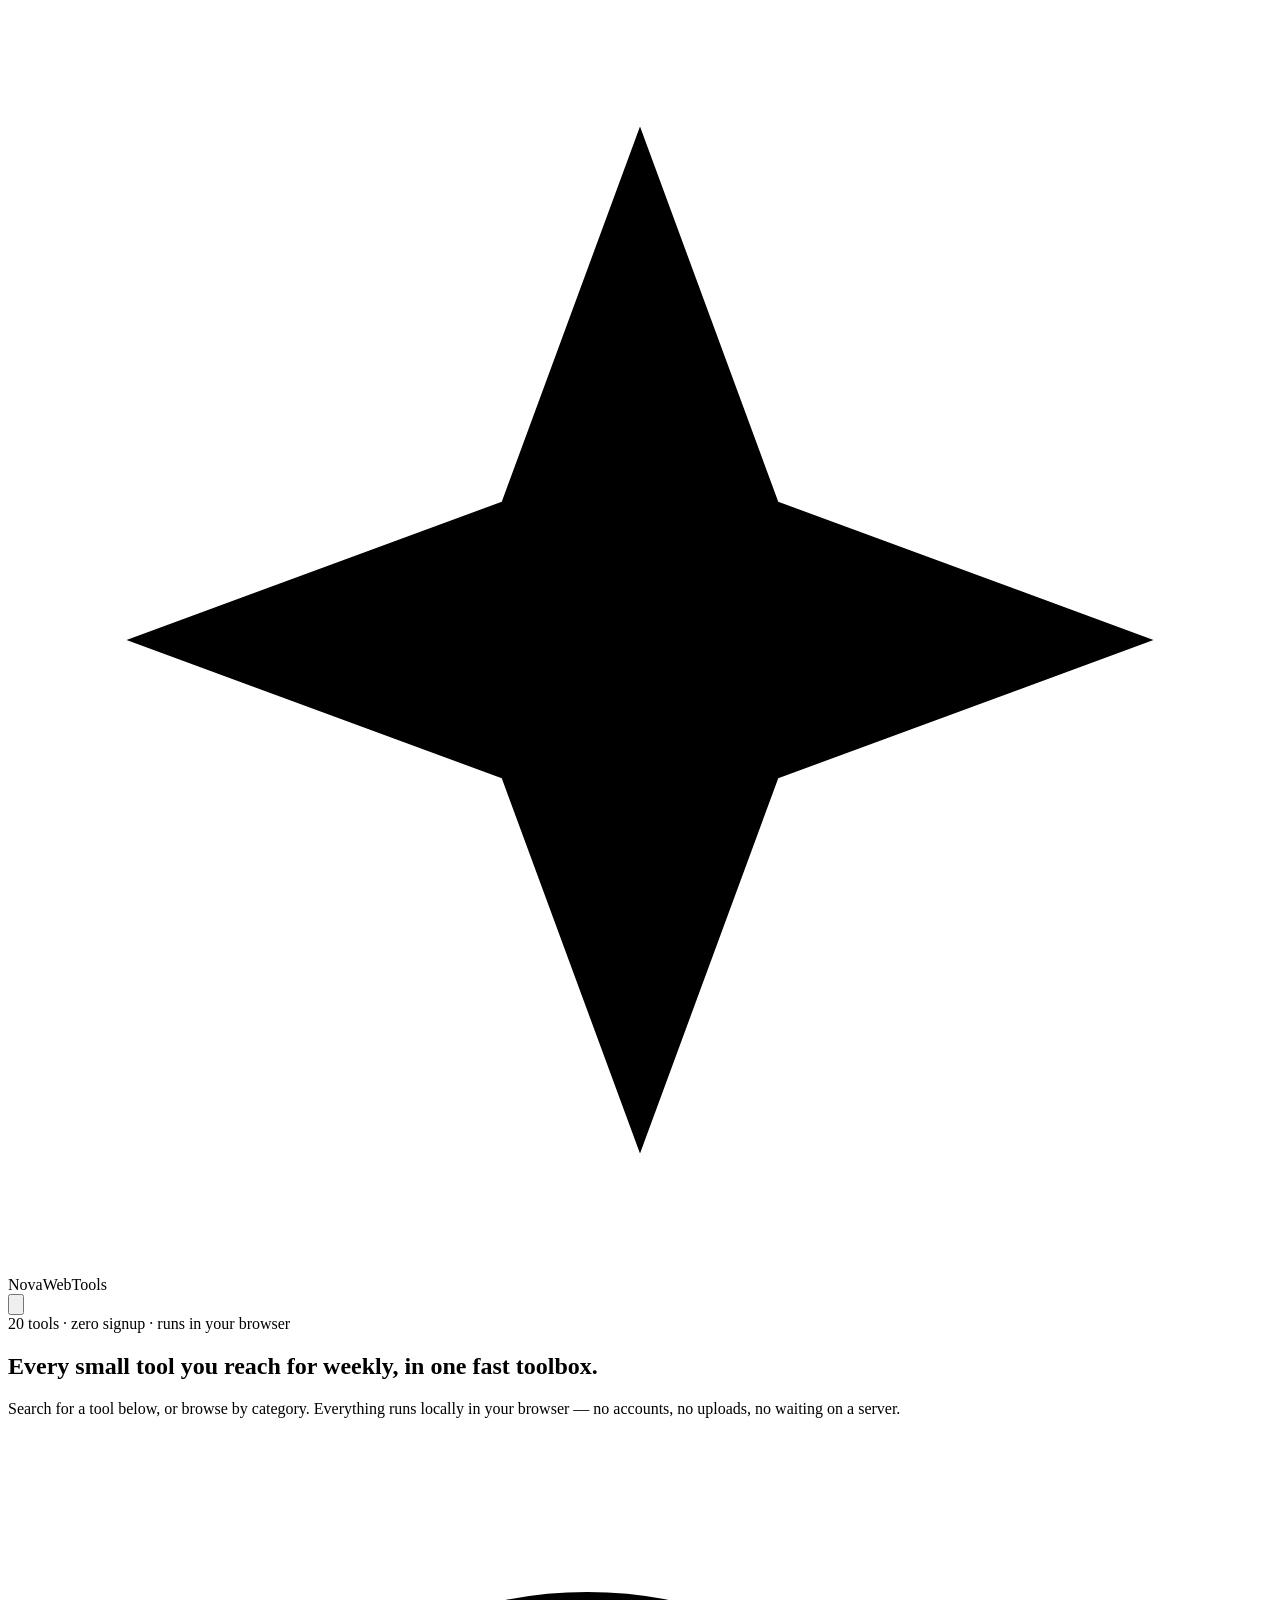
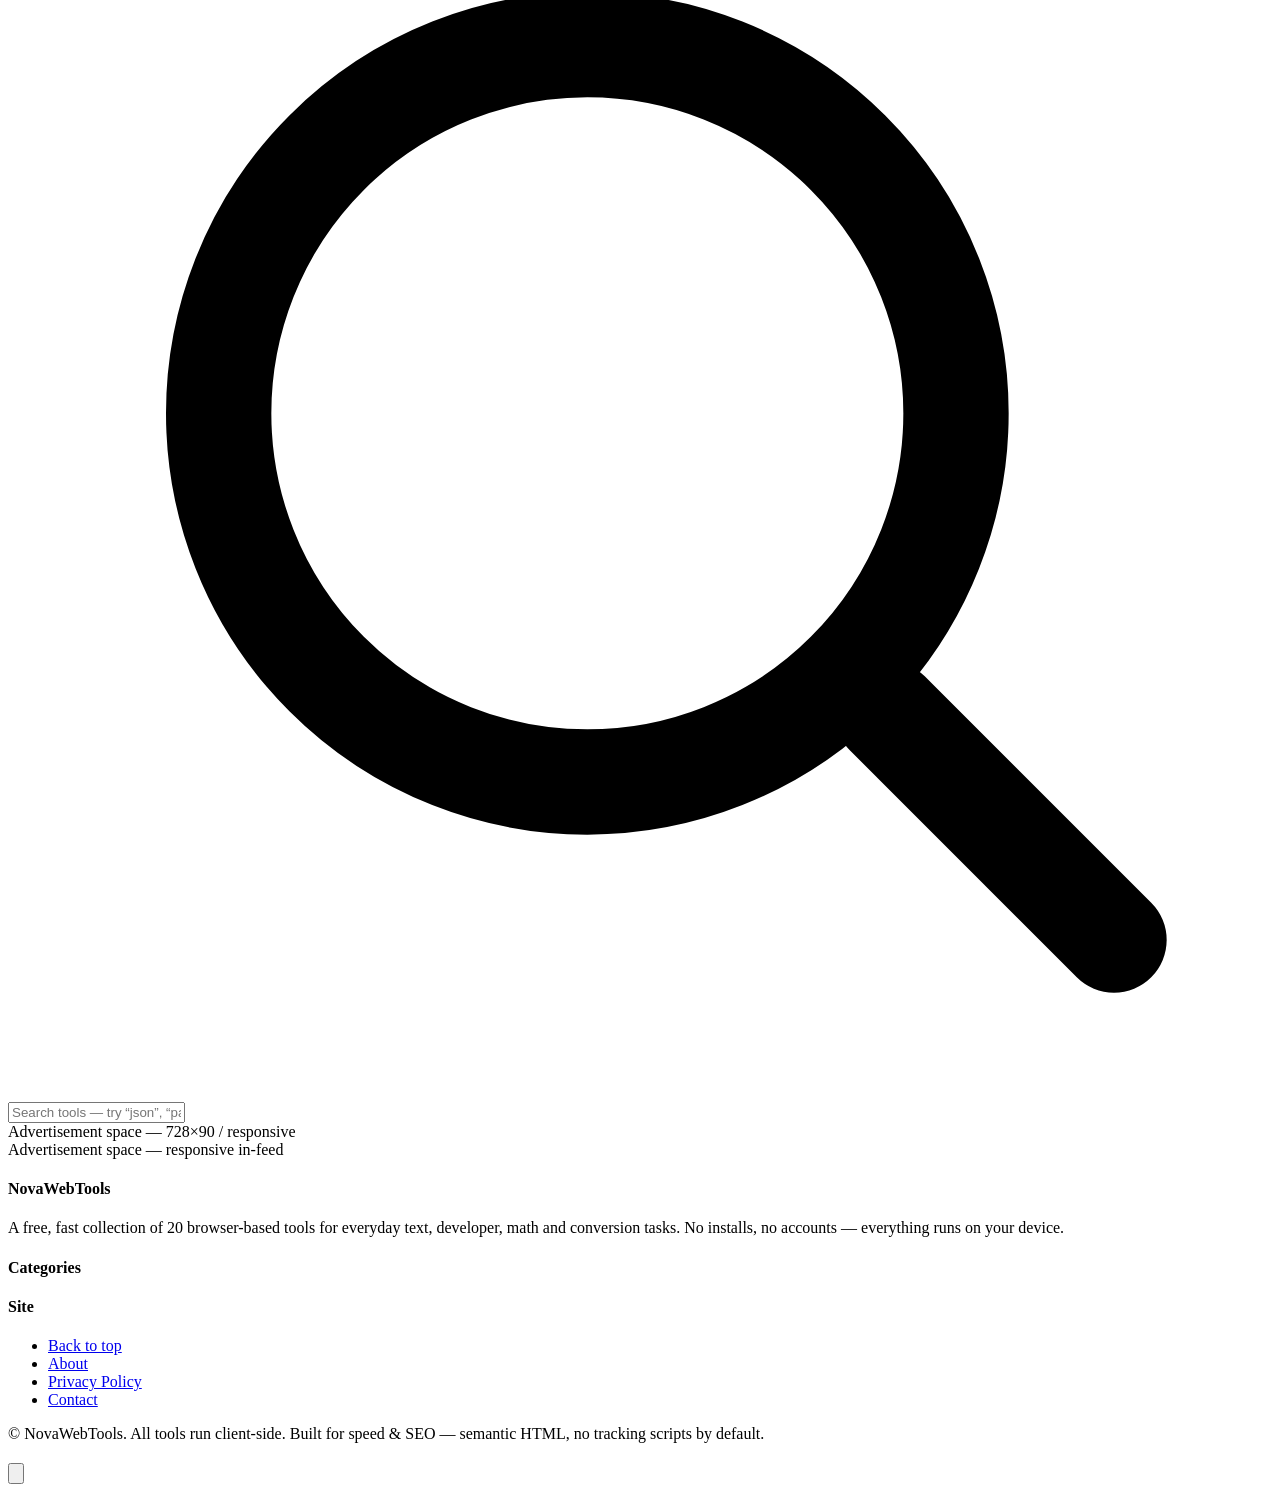
==== commit 337bf8a8: "Add files via upload" ====
--- a/index.html
+++ b/index.html
@@ -7,12 +7,12 @@
 <meta name="description" content="NovaWebTools is a free online toolbox with 20 fast, no-signup tools: word counter, JSON formatter, password generator, unit converters, calculators and more. Works instantly in your browser.">
 <meta name="keywords" content="online tools, free web tools, word counter, json formatter, base64 encoder, password generator, unit converter, bmi calculator, developer tools, text tools">
 <meta name="robots" content="index, follow">
-<link rel="canonical" href="https://www.novawebtools.example/">
+<link rel="canonical" href="https://mohitmulewa98-sudo.github.io/NovaWebTools/">
 <!-- Open Graph -->
 <meta property="og:type" content="website">
 <meta property="og:title" content="NovaWebTools — 20 Free Online Tools">
 <meta property="og:description" content="A fast, free toolbox of 20 browser-based utilities: text tools, developer tools, calculators, converters and more. No signup, no downloads.">
-<meta property="og:url" content="https://www.novawebtools.example/">
+<meta property="og:url" content="https://mohitmulewa98-sudo.github.io/NovaWebTools/">
 <meta property="og:site_name" content="NovaWebTools">
 <!-- Twitter -->
 <meta name="twitter:card" content="summary">
@@ -26,7 +26,7 @@
   "@context": "https://schema.org",
   "@type": "WebApplication",
   "name": "NovaWebTools",
-  "url": "https://www.novawebtools.example/",
+  "url": "https://mohitmulewa98-sudo.github.io/NovaWebTools/",
   "applicationCategory": "UtilitiesApplication",
   "operatingSystem": "Any (Web Browser)",
   "offers": { "@type": "Offer", "price": "0", "priceCurrency": "USD" },
@@ -47,253 +47,22 @@
   ============================================================
 -->
 
-<style>
-  :root{
-    --ink:#0E1017; --surface:#171B26; --surface-2:#1F2432; --surface-3:#262C3D;
-    --line:#2A3040; --text:#E8EAF0; --text-dim:#9AA3B8;
-    --flare:#FFB347; --flare-2:#FFD08A; --ion:#5EEAD4;
-    --violet:#A78BFA; --pink:#F472B6; --blue:#60A5FA; --danger:#FF6B6B; --good:#4ADE80;
-    --shadow: 0 10px 30px rgba(0,0,0,.35);
-    --radius: 14px;
-    --font-display:'Space Grotesk', sans-serif;
-    --font-body:'Inter', sans-serif;
-    --font-mono:'JetBrains Mono', monospace;
-  }
-  html[data-theme="light"]{
-    --ink:#EEF1F6; --surface:#FFFFFF; --surface-2:#F3F5F9; --surface-3:#E9ECF3;
-    --line:#DCE1EA; --text:#171B26; --text-dim:#5C6478;
-    --flare:#C2700F; --flare-2:#E08A1E; --ion:#0D9C93;
-    --violet:#7C5CE0; --pink:#D6438E; --blue:#3B7FE0;
-    --shadow: 0 10px 30px rgba(23,27,38,.08);
-  }
-  *{box-sizing:border-box;}
-  html{scroll-behavior:smooth;}
-  body{
-    margin:0; background:var(--ink); color:var(--text);
-    font-family:var(--font-body); line-height:1.5;
-    -webkit-font-smoothing:antialiased;
-  }
-  a{color:inherit;}
-  img,svg{display:block;}
-  .wrap{max-width:1180px; margin:0 auto; padding:0 24px;}
-  h1,h2,h3{font-family:var(--font-display); margin:0; letter-spacing:-0.01em;}
-  button{font-family:inherit; cursor:pointer;}
-  :focus-visible{outline:2px solid var(--flare); outline-offset:2px;}
-  @media (prefers-reduced-motion: reduce){ *{animation:none !important; transition:none !important;} }
+<!-- Stylesheets: split into logical, maintainable files (see /css) -->
+<link rel="stylesheet" href="css/style.css">
+<link rel="stylesheet" href="css/components.css">
+<link rel="stylesheet" href="css/modal.css">
+<link rel="stylesheet" href="css/utilities.css">
+<link rel="stylesheet" href="css/responsive.css">
 
-  /* ---------- Header ---------- */
-  header.site{
-    position:sticky; top:0; z-index:40;
-    background:color-mix(in srgb, var(--ink) 88%, transparent);
-    backdrop-filter: blur(10px);
-    border-bottom:1px solid var(--line);
-  }
-  .nav{display:flex; align-items:center; justify-content:space-between; padding:16px 0;}
-  .logo{display:flex; align-items:center; gap:10px; font-family:var(--font-display); font-weight:700; font-size:1.25rem;}
-  .logo .spark{width:26px; height:26px;}
-  .logo .nova{color:var(--flare);}
-  .nav-actions{display:flex; align-items:center; gap:10px;}
-  .icon-btn{
-    display:flex; align-items:center; justify-content:center;
-    width:40px; height:40px; border-radius:10px;
-    background:var(--surface-2); border:1px solid var(--line); color:var(--text);
-    transition:background .15s ease, transform .15s ease;
-  }
-  .icon-btn:hover{background:var(--surface-3);}
-  .icon-btn svg{width:18px; height:18px;}
+  <!-- Google tag (gtag.js) -->
+<script async src="https://www.googletagmanager.com/gtag/js?id=G-WKD06SF2BB"></script>
+<script>
+  window.dataLayer = window.dataLayer || [];
+  function gtag(){dataLayer.push(arguments);}
+  gtag('js', new Date());
 
-  /* ---------- Hero ---------- */
-  .hero{
-    position:relative; overflow:hidden;
-    padding:72px 0 40px;
-    background:
-      radial-gradient(600px 300px at 15% 0%, color-mix(in srgb, var(--flare) 18%, transparent), transparent 60%),
-      radial-gradient(600px 320px at 85% 10%, color-mix(in srgb, var(--ion) 16%, transparent), transparent 60%);
-  }
-  .eyebrow{
-    display:inline-flex; align-items:center; gap:8px;
-    font-family:var(--font-mono); font-size:.75rem; letter-spacing:.08em; text-transform:uppercase;
-    color:var(--flare); background:color-mix(in srgb, var(--flare) 12%, transparent);
-    border:1px solid color-mix(in srgb, var(--flare) 35%, transparent);
-    padding:6px 12px; border-radius:100px; margin-bottom:18px;
-  }
-  .hero h1{font-size:clamp(2rem, 4.4vw, 3.2rem); max-width:820px; font-weight:700;}
-  .hero h1 span{color:var(--flare);}
-  .hero p.lead{color:var(--text-dim); max-width:600px; font-size:1.05rem; margin-top:14px;}
-
-  .search-shell{
-    margin-top:34px; max-width:640px; position:relative;
-  }
-  .search-box{
-    display:flex; align-items:center; gap:12px;
-    background:var(--surface); border:1px solid var(--line); border-radius:100px;
-    padding:14px 20px; box-shadow:var(--shadow);
-    transition:border-color .2s ease, box-shadow .2s ease;
-  }
-  .search-box:focus-within{
-    border-color:var(--flare);
-    box-shadow:0 0 0 4px color-mix(in srgb, var(--flare) 18%, transparent), var(--shadow);
-  }
-  .search-box svg{width:19px; height:19px; color:var(--text-dim); flex-shrink:0;}
-  .search-box input{
-    border:none; outline:none; background:transparent; color:var(--text);
-    font-size:1rem; width:100%; font-family:var(--font-body);
-  }
-  .search-box input::placeholder{color:var(--text-dim);}
-  .search-count{font-family:var(--font-mono); font-size:.75rem; color:var(--text-dim); white-space:nowrap;}
-
-  .chip-row{display:flex; flex-wrap:wrap; gap:10px; margin-top:22px;}
-  .chip{
-    font-family:var(--font-mono); font-size:.8rem;
-    padding:8px 14px; border-radius:100px; border:1px solid var(--line);
-    background:var(--surface-2); color:var(--text-dim);
-    display:flex; align-items:center; gap:8px;
-    transition:all .15s ease;
-  }
-  .chip .dot{width:8px; height:8px; border-radius:50%; flex-shrink:0;}
-  .chip:hover{color:var(--text); border-color:var(--text-dim);}
-  .chip.active{color:var(--ink); background:var(--flare); border-color:var(--flare); font-weight:600;}
-  html[data-theme="light"] .chip.active{color:#fff;}
-
-  /* ---------- Ad slot ---------- */
-  .ad-slot{
-    max-width:1180px; margin:28px auto; padding:14px 24px;
-  }
-  .ad-slot .ad-inner{
-    border:1px dashed var(--line); border-radius:10px; padding:14px;
-    display:flex; align-items:center; justify-content:center;
-    font-family:var(--font-mono); font-size:.7rem; letter-spacing:.06em; text-transform:uppercase;
-    color:var(--text-dim); min-height:64px;
-  }
-
-  /* ---------- Tool grid ---------- */
-  main{padding:12px 0 60px;}
-  .category-block{margin-top:44px;}
-  .category-head{display:flex; align-items:center; gap:12px; margin-bottom:18px;}
-  .category-head .dot{width:10px; height:10px; border-radius:50%;}
-  .category-head h2{font-size:1.3rem; font-weight:600;}
-  .category-head .count{font-family:var(--font-mono); font-size:.75rem; color:var(--text-dim);}
-
-  .grid{
-    display:grid; grid-template-columns:repeat(auto-fill, minmax(220px, 1fr)); gap:16px;
-  }
-  .card{
-    text-align:left; background:var(--surface); border:1px solid var(--line); border-radius:var(--radius);
-    padding:18px; position:relative; overflow:hidden;
-    display:flex; flex-direction:column; gap:10px;
-    transition:transform .15s ease, border-color .15s ease, box-shadow .15s ease;
-  }
-  .card::before{
-    content:''; position:absolute; top:0; left:0; right:0; height:3px;
-    background:var(--accent, var(--flare));
-  }
-  .card:hover{transform:translateY(-3px); border-color:var(--text-dim); box-shadow:var(--shadow);}
-  .card .icon-wrap{
-    width:38px; height:38px; border-radius:10px;
-    display:flex; align-items:center; justify-content:center;
-    background:color-mix(in srgb, var(--accent, var(--flare)) 16%, transparent);
-    color:var(--accent, var(--flare));
-  }
-  .card .icon-wrap svg{width:19px; height:19px;}
-  .card h3{font-size:1rem; font-weight:600;}
-  .card p{margin:0; font-size:.85rem; color:var(--text-dim); flex-grow:1;}
-  .card .launch{font-family:var(--font-mono); font-size:.72rem; color:var(--text-dim); display:flex; align-items:center; gap:6px;}
-  .card:hover .launch{color:var(--accent, var(--flare));}
-
-  .empty-state{
-    text-align:center; padding:60px 20px; color:var(--text-dim);
-  }
-  .empty-state h3{font-size:1.1rem; color:var(--text); margin-bottom:8px;}
-
-  /* ---------- Modal ---------- */
-  .modal-overlay{
-    position:fixed; inset:0; background:rgba(5,6,10,.65); backdrop-filter:blur(4px);
-    display:none; align-items:flex-start; justify-content:center; z-index:100; padding:5vh 16px;
-    overflow-y:auto;
-  }
-  .modal-overlay.open{display:flex;}
-  .modal{
-    background:var(--surface); border:1px solid var(--line); border-radius:18px;
-    width:100%; max-width:640px; box-shadow:0 30px 80px rgba(0,0,0,.5);
-    animation:pop .18s ease;
-  }
-  @keyframes pop{ from{opacity:0; transform:translateY(8px) scale(.98);} to{opacity:1; transform:none;} }
-  .modal-head{
-    display:flex; align-items:center; gap:12px; padding:20px 22px;
-    border-bottom:1px solid var(--line); border-top:3px solid var(--accent, var(--flare)); border-radius:18px 18px 0 0;
-  }
-  .modal-head .icon-wrap{
-    width:36px; height:36px; border-radius:10px; flex-shrink:0;
-    display:flex; align-items:center; justify-content:center;
-    background:color-mix(in srgb, var(--accent, var(--flare)) 16%, transparent); color:var(--accent, var(--flare));
-  }
-  .modal-head .icon-wrap svg{width:18px; height:18px;}
-  .modal-head h2{font-size:1.1rem;}
-  .modal-head .cat-label{font-family:var(--font-mono); font-size:.7rem; color:var(--text-dim); text-transform:uppercase; letter-spacing:.05em;}
-  .modal-close{margin-left:auto;}
-  .modal-body{padding:22px;}
-  .modal-body label{display:block; font-size:.8rem; color:var(--text-dim); margin-bottom:6px; font-weight:500;}
-  .modal-body input[type=text], .modal-body input[type=number], .modal-body input[type=date],
-  .modal-body textarea, .modal-body select{
-    width:100%; background:var(--surface-2); border:1px solid var(--line); color:var(--text);
-    padding:11px 13px; border-radius:9px; font-family:var(--font-body); font-size:.92rem; outline:none;
-  }
-  .modal-body input:focus, .modal-body textarea:focus, .modal-body select:focus{border-color:var(--flare);}
-  .modal-body textarea{resize:vertical; min-height:110px; font-family:var(--font-mono); font-size:.85rem;}
-  .field{margin-bottom:14px;}
-  .row{display:flex; gap:10px; flex-wrap:wrap;}
-  .row > *{flex:1; min-width:110px;}
-  .btn{
-    background:var(--flare); color:var(--ink); border:none; padding:11px 18px; border-radius:9px;
-    font-weight:600; font-size:.88rem; display:inline-flex; align-items:center; gap:8px;
-  }
-  html[data-theme="light"] .btn{color:#fff;}
-  .btn:hover{filter:brightness(1.08);}
-  .btn.secondary{background:var(--surface-2); color:var(--text); border:1px solid var(--line);}
-  .btn.ghost{background:transparent; color:var(--text-dim); border:1px solid var(--line);}
-  .btn-row{display:flex; gap:10px; flex-wrap:wrap; margin-top:6px;}
-  .output-box{
-    margin-top:14px; background:var(--surface-2); border:1px solid var(--line); border-radius:9px;
-    padding:14px; font-family:var(--font-mono); font-size:.85rem; white-space:pre-wrap; word-break:break-word;
-    min-height:24px;
-  }
-  .stat-grid{display:grid; grid-template-columns:repeat(auto-fit,minmax(110px,1fr)); gap:10px; margin-top:14px;}
-  .stat{background:var(--surface-2); border:1px solid var(--line); border-radius:9px; padding:12px; text-align:center;}
-  .stat .num{font-family:var(--font-mono); font-size:1.4rem; font-weight:600; color:var(--accent, var(--flare));}
-  .stat .lab{font-size:.7rem; color:var(--text-dim); text-transform:uppercase; letter-spacing:.05em; margin-top:2px;}
-  .switch-row{display:flex; align-items:center; gap:8px; font-size:.85rem; color:var(--text-dim); margin-bottom:10px;}
-  .swatch{width:100%; height:64px; border-radius:9px; border:1px solid var(--line); margin-top:10px;}
-  .todo-item{display:flex; align-items:center; gap:10px; padding:9px 0; border-bottom:1px solid var(--line);}
-  .todo-item input[type=checkbox]{width:17px; height:17px; accent-color:var(--flare);}
-  .todo-item span{flex-grow:1; font-size:.9rem;}
-  .todo-item.done span{text-decoration:line-through; color:var(--text-dim);}
-  .todo-item button{background:none; border:none; color:var(--text-dim); font-size:.85rem;}
-  .todo-item button:hover{color:var(--danger);}
-  .small-note{font-size:.75rem; color:var(--text-dim); margin-top:10px;}
-  .stopwatch-display{font-family:var(--font-mono); font-size:2.4rem; text-align:center; padding:20px 0; color:var(--accent,var(--flare)); font-weight:600;}
-  .lap-list{max-height:140px; overflow-y:auto; font-family:var(--font-mono); font-size:.82rem; color:var(--text-dim);}
-  .lap-list div{display:flex; justify-content:space-between; padding:5px 0; border-bottom:1px solid var(--line);}
-
-  /* ---------- Footer ---------- */
-  footer{border-top:1px solid var(--line); padding:44px 0 30px; margin-top:40px;}
-  .footer-grid{display:grid; grid-template-columns:1.4fr 1fr 1fr; gap:32px;}
-  footer h4{font-size:.85rem; margin-bottom:12px; color:var(--text);}
-  footer p{color:var(--text-dim); font-size:.85rem; line-height:1.6;}
-  footer ul{list-style:none; padding:0; margin:0; display:flex; flex-direction:column; gap:8px;}
-  footer a{color:var(--text-dim); font-size:.85rem; text-decoration:none;}
-  footer a:hover{color:var(--flare);}
-  .footer-bottom{
-    margin-top:34px; padding-top:20px; border-top:1px solid var(--line);
-    display:flex; justify-content:space-between; flex-wrap:wrap; gap:10px;
-    font-family:var(--font-mono); font-size:.72rem; color:var(--text-dim);
-  }
-
-  @media (max-width:760px){
-    .footer-grid{grid-template-columns:1fr; gap:24px;}
-    .hero{padding:52px 0 30px;}
-    .grid{grid-template-columns:repeat(auto-fill, minmax(150px,1fr));}
-  }
-</style>
+  gtag('config', 'G-WKD06SF2BB');
+</script>
 </head>
 <body>
 
@@ -357,9 +126,9 @@
       <h4>Site</h4>
       <ul>
         <li><a href="#top">Back to top</a></li>
-        <li><a href="#" onclick="return false;">About</a></li>
+        <li><a href="about.html">About</a></li>
         <li><a href="#" onclick="return false;">Privacy Policy</a></li>
-        <li><a href="#" onclick="return false;">Contact</a></li>
+        <li><a href="contact.html">Contact</a></li>
       </ul>
     </div>
   </div>
@@ -385,819 +154,7 @@
   </div>
 </div>
 
-<script>
-document.getElementById('year').textContent = new Date().getFullYear();
-
-/* ============ ICONS (inline SVG paths, stroke style) ============ */
-const ICONS = {
-  text:'<path d="M4 6h16M4 12h10M4 18h7"/>',
-  hash:'<path d="M5 9h14M5 15h14M10 4L7 20M17 4l-3 16"/>',
-  case:'<path d="M4 20l4-14 4 14M6 14h4M14 8h5a2 2 0 0 1 2 2v0a2 2 0 0 1-2 2h-5v6h5a2 2 0 0 0 2-2"/>',
-  reverse:'<path d="M17 3l4 4-4 4M21 7H9a4 4 0 0 0-4 4v0M7 21l-4-4 4-4M3 17h12a4 4 0 0 0 4-4v0"/>',
-  lorem:'<path d="M4 5h16M4 9h16M4 13h10M4 17h13"/>',
-  dedupe:'<path d="M4 4h10v10H4zM10 10h10v10H10z"/>',
-  json:'<path d="M8 3a3 3 0 0 0-3 3v3a2 2 0 0 1-2 2 2 2 0 0 1 2 2v3a3 3 0 0 0 3 3M16 3a3 3 0 0 1 3 3v3a2 2 0 0 0 2 2 2 2 0 0 0-2 2v3a3 3 0 0 1-3 3"/>',
-  base64:'<path d="M9 3H5a2 2 0 0 0-2 2v4M9 21H5a2 2 0 0 1-2-2v-4M15 3h4a2 2 0 0 1 2 2v4M15 21h4a2 2 0 0 0 2-2v-4"/><path d="M8 12h8"/>',
-  link:'<path d="M10 13a5 5 0 0 0 7.07 0l2.83-2.83a5 5 0 0 0-7.07-7.07L11.5 4.5M14 11a5 5 0 0 0-7.07 0L4.1 13.83a5 5 0 0 0 7.07 7.07L12.5 19.5"/>',
-  key:'<circle cx="8" cy="15" r="4"/><path d="M10.5 12.5L20 3M17 6l3 3M14 9l2 2"/>',
-  palette:'<circle cx="12" cy="12" r="9"/><circle cx="8.5" cy="10" r="1.2" fill="currentColor" stroke="none"/><circle cx="12" cy="7.5" r="1.2" fill="currentColor" stroke="none"/><circle cx="15.5" cy="10" r="1.2" fill="currentColor" stroke="none"/><circle cx="10" cy="14.5" r="1.2" fill="currentColor" stroke="none"/>',
-  calc:'<rect x="5" y="3" width="14" height="18" rx="2"/><path d="M8 7h8M8 12h.01M12 12h.01M16 12h.01M8 16h.01M12 16h.01M16 16h.01"/>',
-  bmi:'<path d="M12 2v4M12 18v4M4 12H2M22 12h-2M5 5l1.5 1.5M17.5 17.5L19 19M19 5l-1.5 1.5M6.5 17.5L5 19"/><circle cx="12" cy="12" r="5"/>',
-  age:'<rect x="3" y="5" width="18" height="16" rx="2"/><path d="M16 3v4M8 3v4M3 11h18"/>',
-  percent:'<path d="M19 5L5 19"/><circle cx="7" cy="7" r="2.5"/><circle cx="17" cy="17" r="2.5"/>',
-  ruler:'<path d="M3 16l5-5 12 12-5 5z"/><path d="M14.5 6.5l3 3M11 10l2 2M7.5 13.5l2 2"/>',
-  temp:'<path d="M10 13.5V4a2 2 0 0 1 4 0v9.5a4 4 0 1 1-4 0z"/>',
-  dice:'<rect x="3" y="3" width="18" height="18" rx="3"/><circle cx="8" cy="8" r="1.3" fill="currentColor" stroke="none"/><circle cx="16" cy="8" r="1.3" fill="currentColor" stroke="none"/><circle cx="12" cy="12" r="1.3" fill="currentColor" stroke="none"/><circle cx="8" cy="16" r="1.3" fill="currentColor" stroke="none"/><circle cx="16" cy="16" r="1.3" fill="currentColor" stroke="none"/>',
-  clock:'<circle cx="12" cy="12" r="9"/><path d="M12 7v5l3 3"/>',
-  todo:'<rect x="4" y="4" width="16" height="16" rx="2"/><path d="M8 12l2.5 2.5L16 9"/>',
-  copy:'<rect x="9" y="9" width="12" height="12" rx="2"/><path d="M5 15H4a2 2 0 0 1-2-2V4a2 2 0 0 1 2-2h9a2 2 0 0 1 2 2v1"/>',
-  shuffle:'<path d="M2 5h4l6 14h6M2 19h4l3.5-8M14 5h6l0 0M17 2l3 3-3 3M17 16l3 3-3 3"/>'
-};
-function svg(name, extra=''){ return `<svg viewBox="0 0 24 24" fill="none" stroke="currentColor" stroke-width="2" stroke-linecap="round" stroke-linejoin="round" ${extra}>${ICONS[name]||''}</svg>`; }
-
-/* ============ CATEGORY DEFINITIONS ============ */
-const CATS = {
-  text:      { label:'Text Tools',       color:'var(--ion)' },
-  dev:       { label:'Developer Tools',  color:'var(--flare)' },
-  calc:      { label:'Calculators',      color:'var(--violet)' },
-  convert:   { label:'Converters',       color:'var(--pink)' },
-  utility:   { label:'Utilities',        color:'var(--blue)' }
-};
-
-/* ============ TOOL REGISTRY ============ */
-const TOOLS = [
-  { id:'word-counter', cat:'text', icon:'text', name:'Word Counter', desc:'Live word, sentence and reading-time counts as you type.' },
-  { id:'char-counter', cat:'text', icon:'hash', name:'Character Counter', desc:'Count characters with and without spaces, plus byte size.' },
-  { id:'case-converter', cat:'text', icon:'case', name:'Case Converter', desc:'Switch text between UPPER, lower, Title, camelCase and more.' },
-  { id:'text-reverser', cat:'text', icon:'reverse', name:'Text Reverser', desc:'Reverse letters or word order in any block of text.' },
-  { id:'lorem-ipsum', cat:'text', icon:'lorem', name:'Lorem Ipsum Generator', desc:'Generate placeholder paragraphs, sentences or words.' },
-  { id:'dedupe-lines', cat:'text', icon:'dedupe', name:'Duplicate Line Remover', desc:'Clean up lists by removing duplicate or blank lines.' },
-
-  { id:'json-formatter', cat:'dev', icon:'json', name:'JSON Formatter', desc:'Format, validate and minify JSON with clear error messages.' },
-  { id:'base64', cat:'dev', icon:'base64', name:'Base64 Encoder / Decoder', desc:'Convert text to and from Base64 instantly.' },
-  { id:'url-encode', cat:'dev', icon:'link', name:'URL Encoder / Decoder', desc:'Percent-encode or decode query strings and URLs.' },
-  { id:'password-gen', cat:'dev', icon:'key', name:'Password Generator', desc:'Create strong random passwords with custom rules.' },
-  { id:'color-converter', cat:'dev', icon:'palette', name:'Color Converter', desc:'Convert HEX, RGB and HSL with a live swatch preview.' },
-
-  { id:'calculator', cat:'calc', icon:'calc', name:'Calculator', desc:'A quick everyday calculator for the four basic operations.' },
-  { id:'bmi', cat:'calc', icon:'bmi', name:'BMI Calculator', desc:'Estimate body mass index from height and weight.' },
-  { id:'age-calc', cat:'calc', icon:'age', name:'Age Calculator', desc:'Find exact age in years, months and days from a birth date.' },
-  { id:'percentage', cat:'calc', icon:'percent', name:'Percentage Calculator', desc:'Solve percent-of, percent-change and ratio problems.' },
-
-  { id:'length-convert', cat:'convert', icon:'ruler', name:'Length Converter', desc:'Convert between mm, cm, m, km, inches, feet, yards and miles.' },
-  { id:'temp-convert', cat:'convert', icon:'temp', name:'Temperature Converter', desc:'Convert between Celsius, Fahrenheit and Kelvin.' },
-
-  { id:'random-number', cat:'utility', icon:'dice', name:'Random Number Generator', desc:'Generate one or many random numbers in a custom range.' },
-  { id:'stopwatch', cat:'utility', icon:'clock', name:'Stopwatch', desc:'A simple stopwatch with lap tracking.' },
-  { id:'todo', cat:'utility', icon:'todo', name:'To-Do List', desc:'Jot down and check off quick tasks for this session.' }
-];
-
-/* ============ RENDER: chips + grid ============ */
-const chipRow = document.getElementById('chipRow');
-const footerCats = document.getElementById('footerCats');
-let activeCat = 'all';
-let searchTerm = '';
-
-function buildChips(){
-  let html = `<button class="chip active" data-cat="all"><span class="dot" style="background:var(--flare)"></span>All tools</button>`;
-  for(const key in CATS){
-    html += `<button class="chip" data-cat="${key}"><span class="dot" style="background:${CATS[key].color}"></span>${CATS[key].label}</button>`;
-  }
-  chipRow.innerHTML = html;
-  footerCats.innerHTML = Object.keys(CATS).map(k=>`<li><a href="#" data-cat-link="${k}">${CATS[k].label}</a></li>`).join('');
-
-  chipRow.querySelectorAll('.chip').forEach(chip=>{
-    chip.addEventListener('click', ()=>{
-      activeCat = chip.dataset.cat;
-      chipRow.querySelectorAll('.chip').forEach(c=>c.classList.remove('active'));
-      chip.classList.add('active');
-      renderGrid();
-    });
-  });
-  footerCats.querySelectorAll('[data-cat-link]').forEach(a=>{
-    a.addEventListener('click', e=>{
-      e.preventDefault();
-      const key = a.dataset.catLink;
-      activeCat = key;
-      chipRow.querySelectorAll('.chip').forEach(c=>c.classList.toggle('active', c.dataset.cat===key));
-      window.scrollTo({top:0, behavior:'smooth'});
-      renderGrid();
-    });
-  });
-}
-
-const toolsContainer = document.getElementById('toolsContainer');
-const searchInput = document.getElementById('searchInput');
-const searchCount = document.getElementById('searchCount');
-
-function renderGrid(){
-  const term = searchTerm.trim().toLowerCase();
-  const filtered = TOOLS.filter(t=>{
-    const matchesCat = activeCat==='all' || t.cat===activeCat;
-    const matchesSearch = !term || t.name.toLowerCase().includes(term) || t.desc.toLowerCase().includes(term) || CATS[t.cat].label.toLowerCase().includes(term);
-    return matchesCat && matchesSearch;
-  });
-
-  searchCount.textContent = term ? `${filtered.length} result${filtered.length!==1?'s':''}` : '';
-
-  if(filtered.length===0){
-    toolsContainer.innerHTML = `<div class="empty-state"><h3>No tools match “${searchTerm}”</h3><p>Try a different keyword or clear your search.</p></div>`;
-    return;
-  }
-
-  let html = '';
-  const grouped = {};
-  filtered.forEach(t=>{ (grouped[t.cat] = grouped[t.cat]||[]).push(t); });
-
-  Object.keys(CATS).forEach(catKey=>{
-    if(!grouped[catKey]) return;
-    const cat = CATS[catKey];
-    html += `<section class="category-block" id="cat-${catKey}">
-      <div class="category-head"><span class="dot" style="background:${cat.color}"></span><h2>${cat.label}</h2><span class="count">${grouped[catKey].length} tool${grouped[catKey].length!==1?'s':''}</span></div>
-      <div class="grid">`;
-    grouped[catKey].forEach(t=>{
-      html += `<button class="card" style="--accent:${cat.color}" data-tool="${t.id}">
-        <div class="icon-wrap">${svg(t.icon)}</div>
-        <h3>${t.name}</h3>
-        <p>${t.desc}</p>
-        <span class="launch">Open tool ${svg('link','style="width:12px;height:12px"')}</span>
-      </button>`;
-    });
-    html += `</div></section>`;
-  });
-
-  toolsContainer.innerHTML = html;
-  toolsContainer.querySelectorAll('.card').forEach(card=>{
-    card.addEventListener('click', ()=>openTool(card.dataset.tool));
-  });
-}
-
-searchInput.addEventListener('input', e=>{ searchTerm = e.target.value; renderGrid(); });
-
-buildChips();
-renderGrid();
-
-/* ============ THEME TOGGLE ============ */
-const themeToggle = document.getElementById('themeToggle');
-const themeIcon = document.getElementById('themeIcon');
-const prefersLight = window.matchMedia('(prefers-color-scheme: light)').matches;
-let currentTheme = prefersLight ? 'light' : 'dark'; // session-only; no localStorage used inside the preview sandbox
-document.documentElement.setAttribute('data-theme', currentTheme);
-function paintThemeIcon(){
-  themeIcon.innerHTML = currentTheme==='dark'
-    ? '<circle cx="12" cy="12" r="4"/><path d="M12 2v2M12 20v2M4.9 4.9l1.4 1.4M17.7 17.7l1.4 1.4M2 12h2M20 12h2M4.9 19.1l1.4-1.4M17.7 6.3l1.4-1.4"/>'
-    : '<path d="M21 12.8A9 9 0 1 1 11.2 3 7 7 0 0 0 21 12.8z"/>';
-}
-paintThemeIcon();
-themeToggle.addEventListener('click', ()=>{
-  currentTheme = currentTheme==='dark' ? 'light' : 'dark';
-  document.documentElement.setAttribute('data-theme', currentTheme);
-  paintThemeIcon();
-  // NOTE for self-hosting: browser storage APIs are disabled in this preview sandbox.
-  // On your own domain you can persist the choice with:
-  // localStorage.setItem('novaTheme', currentTheme);
-});
-
-/* ============ MODAL PLUMBING ============ */
-const modalOverlay = document.getElementById('modalOverlay');
-const modalHead = document.getElementById('modalHead');
-const modalIconWrap = document.getElementById('modalIconWrap');
-const modalCatLabel = document.getElementById('modalCatLabel');
-const modalTitle = document.getElementById('modalTitle');
-const modalBody = document.getElementById('modalBody');
-let activeInterval = null; // used by stopwatch
-
-function closeModal(){
-  modalOverlay.classList.remove('open');
-  if(activeInterval){ clearInterval(activeInterval); activeInterval = null; }
-  modalBody.innerHTML = '';
-}
-document.getElementById('modalClose').addEventListener('click', closeModal);
-modalOverlay.addEventListener('click', e=>{ if(e.target===modalOverlay) closeModal(); });
-document.addEventListener('keydown', e=>{ if(e.key==='Escape') closeModal(); });
-
-function openTool(id){
-  const tool = TOOLS.find(t=>t.id===id);
-  if(!tool) return;
-  const cat = CATS[tool.cat];
-  modalHead.style.setProperty('--accent', cat.color);
-  modalIconWrap.style.setProperty('--accent', cat.color);
-  modalIconWrap.innerHTML = svg(tool.icon);
-  modalCatLabel.textContent = cat.label;
-  modalTitle.textContent = tool.name;
-  const def = TOOL_RENDER[id];
-  modalBody.innerHTML = def.html;
-  modalOverlay.classList.add('open');
-  if(def.init) def.init();
-}
-
-/* helper */
-function $(sel){ return modalBody.querySelector(sel); }
-function copyToClipboard(text, btn){
-  navigator.clipboard.writeText(text).then(()=>{
-    if(btn){ const old = btn.textContent; btn.textContent = 'Copied!'; setTimeout(()=>btn.textContent=old, 1200); }
-  }).catch(()=>{});
-}
-
-/* ============ TOOL IMPLEMENTATIONS ============ */
-const TOOL_RENDER = {};
-
-/* ---- 1. Word Counter ---- */
-TOOL_RENDER['word-counter'] = {
-  html:`
-    <div class="field"><label>Paste or type your text</label><textarea id="wcInput" placeholder="Start typing..."></textarea></div>
-    <div class="stat-grid">
-      <div class="stat"><div class="num" id="wcWords">0</div><div class="lab">Words</div></div>
-      <div class="stat"><div class="num" id="wcSentences">0</div><div class="lab">Sentences</div></div>
-      <div class="stat"><div class="num" id="wcParas">0</div><div class="lab">Paragraphs</div></div>
-      <div class="stat"><div class="num" id="wcTime">0s</div><div class="lab">Reading time</div></div>
-    </div>`,
-  init(){
-    const input = $('#wcInput');
-    input.addEventListener('input', ()=>{
-      const text = input.value;
-      const words = (text.match(/\S+/g)||[]).length;
-      const sentences = (text.match(/[.!?]+(\s|$)/g)||[]).length;
-      const paras = text.split(/\n+/).filter(p=>p.trim().length>0).length;
-      const minutes = words/200;
-      const timeLabel = minutes < 1 ? Math.round(minutes*60)+'s' : minutes.toFixed(1)+'m';
-      $('#wcWords').textContent = words;
-      $('#wcSentences').textContent = sentences;
-      $('#wcParas').textContent = paras;
-      $('#wcTime').textContent = words? timeLabel : '0s';
-    });
-  }
-};
-
-/* ---- 2. Character Counter ---- */
-TOOL_RENDER['char-counter'] = {
-  html:`
-    <div class="field"><label>Text</label><textarea id="ccInput" placeholder="Start typing..."></textarea></div>
-    <div class="stat-grid">
-      <div class="stat"><div class="num" id="ccWith">0</div><div class="lab">With spaces</div></div>
-      <div class="stat"><div class="num" id="ccWithout">0</div><div class="lab">Without spaces</div></div>
-      <div class="stat"><div class="num" id="ccBytes">0</div><div class="lab">Bytes (UTF-8)</div></div>
-    </div>`,
-  init(){
-    const input = $('#ccInput');
-    input.addEventListener('input', ()=>{
-      const text = input.value;
-      $('#ccWith').textContent = text.length;
-      $('#ccWithout').textContent = text.replace(/\s/g,'').length;
-      $('#ccBytes').textContent = new Blob([text]).size;
-    });
-  }
-};
-
-/* ---- 3. Case Converter ---- */
-TOOL_RENDER['case-converter'] = {
-  html:`
-    <div class="field"><label>Text</label><textarea id="caseInput" placeholder="Start typing..."></textarea></div>
-    <div class="btn-row">
-      <button class="btn secondary" data-mode="upper">UPPERCASE</button>
-      <button class="btn secondary" data-mode="lower">lowercase</button>
-      <button class="btn secondary" data-mode="title">Title Case</button>
-      <button class="btn secondary" data-mode="sentence">Sentence case</button>
-      <button class="btn secondary" data-mode="camel">camelCase</button>
-      <button class="btn secondary" data-mode="snake">snake_case</button>
-    </div>
-    <div class="output-box" id="caseOutput">Output will appear here…</div>
-    <div class="btn-row"><button class="btn" id="caseCopy">Copy result</button></div>`,
-  init(){
-    const input = $('#caseInput');
-    const out = $('#caseOutput');
-    modalBody.querySelectorAll('[data-mode]').forEach(b=>{
-      b.addEventListener('click', ()=>{
-        const t = input.value;
-        let r = t;
-        if(b.dataset.mode==='upper') r = t.toUpperCase();
-        else if(b.dataset.mode==='lower') r = t.toLowerCase();
-        else if(b.dataset.mode==='title') r = t.replace(/\w\S*/g, w=>w[0].toUpperCase()+w.slice(1).toLowerCase());
-        else if(b.dataset.mode==='sentence') r = t.toLowerCase().replace(/(^\s*\w|[.!?]\s*\w)/g, c=>c.toUpperCase());
-        else if(b.dataset.mode==='camel') r = t.toLowerCase().replace(/[^a-zA-Z0-9]+(.)/g, (m,c)=>c.toUpperCase());
-        else if(b.dataset.mode==='snake') r = t.toLowerCase().trim().replace(/[^a-z0-9]+/g,'_').replace(/^_+|_+$/g,'');
-        out.textContent = r || '—';
-      });
-    });
-    $('#caseCopy').addEventListener('click', e=>copyToClipboard(out.textContent, e.target));
-  }
-};
-
-/* ---- 4. Text Reverser ---- */
-TOOL_RENDER['text-reverser'] = {
-  html:`
-    <div class="field"><label>Text</label><textarea id="revInput" placeholder="Start typing..."></textarea></div>
-    <div class="btn-row">
-      <button class="btn secondary" id="revChars">Reverse characters</button>
-      <button class="btn secondary" id="revWords">Reverse word order</button>
-    </div>
-    <div class="output-box" id="revOutput">Output will appear here…</div>
-    <div class="btn-row"><button class="btn" id="revCopy">Copy result</button></div>`,
-  init(){
-    const input = $('#revInput'); const out = $('#revOutput');
-    $('#revChars').addEventListener('click', ()=>{ out.textContent = input.value.split('').reverse().join('') || '—'; });
-    $('#revWords').addEventListener('click', ()=>{ out.textContent = input.value.split(/\s+/).filter(Boolean).reverse().join(' ') || '—'; });
-    $('#revCopy').addEventListener('click', e=>copyToClipboard(out.textContent, e.target));
-  }
-};
-
-/* ---- 5. Lorem Ipsum Generator ---- */
-TOOL_RENDER['lorem-ipsum'] = {
-  html:`
-    <div class="row">
-      <div class="field"><label>Type</label>
-        <select id="loremType"><option value="paragraphs">Paragraphs</option><option value="sentences">Sentences</option><option value="words">Words</option></select>
-      </div>
-      <div class="field"><label>Amount</label><input type="number" id="loremAmount" value="3" min="1" max="50"></div>
-    </div>
-    <div class="btn-row"><button class="btn" id="loremGen">Generate</button></div>
-    <div class="output-box" id="loremOutput">Click generate…</div>
-    <div class="btn-row"><button class="btn secondary" id="loremCopy">Copy result</button></div>`,
-  init(){
-    const WORDS = "lorem ipsum dolor sit amet consectetur adipiscing elit sed do eiusmod tempor incididunt ut labore et dolore magna aliqua ut enim ad minim veniam quis nostrud exercitation ullamco laboris nisi ut aliquip ex ea commodo consequat duis aute irure dolor in reprehenderit voluptate velit esse cillum dolore eu fugiat nulla pariatur excepteur sint occaecat cupidatat non proident sunt in culpa qui officia deserunt mollit anim id est laborum".split(' ');
-    function randWords(n){ let arr=[]; for(let i=0;i<n;i++) arr.push(WORDS[Math.floor(Math.random()*WORDS.length)]); return arr; }
-    function sentence(){ const n = 6+Math.floor(Math.random()*8); const w = randWords(n); w[0] = w[0][0].toUpperCase()+w[0].slice(1); return w.join(' ')+'.'; }
-    function paragraph(){ const n = 4+Math.floor(Math.random()*3); let s=[]; for(let i=0;i<n;i++) s.push(sentence()); return s.join(' '); }
-    $('#loremGen').addEventListener('click', ()=>{
-      const type = $('#loremType').value;
-      const amt = Math.max(1, Math.min(50, parseInt($('#loremAmount').value)||1));
-      let result = '';
-      if(type==='paragraphs'){ let p=[]; for(let i=0;i<amt;i++) p.push(paragraph()); result = p.join('\n\n'); }
-      else if(type==='sentences'){ let s=[]; for(let i=0;i<amt;i++) s.push(sentence()); result = s.join(' '); }
-      else { result = randWords(amt).join(' '); }
-      $('#loremOutput').textContent = result;
-    });
-    $('#loremCopy').addEventListener('click', e=>copyToClipboard($('#loremOutput').textContent, e.target));
-  }
-};
-
-/* ---- 6. Duplicate Line Remover ---- */
-TOOL_RENDER['dedupe-lines'] = {
-  html:`
-    <div class="field"><label>Lines (one item per line)</label><textarea id="dedupeInput" placeholder="apple&#10;banana&#10;apple&#10;cherry"></textarea></div>
-    <div class="switch-row"><input type="checkbox" id="dedupeSort"> <label style="margin:0;">Also sort alphabetically</label></div>
-    <div class="btn-row"><button class="btn" id="dedupeGo">Remove duplicates</button></div>
-    <div class="output-box" id="dedupeOutput">Output will appear here…</div>
-    <div class="btn-row"><button class="btn secondary" id="dedupeCopy">Copy result</button></div>`,
-  init(){
-    $('#dedupeGo').addEventListener('click', ()=>{
-      let lines = $('#dedupeInput').value.split('\n').map(l=>l.trim()).filter(l=>l.length>0);
-      lines = [...new Set(lines)];
-      if($('#dedupeSort').checked) lines.sort((a,b)=>a.localeCompare(b));
-      $('#dedupeOutput').textContent = lines.join('\n') || '—';
-    });
-    $('#dedupeCopy').addEventListener('click', e=>copyToClipboard($('#dedupeOutput').textContent, e.target));
-  }
-};
-
-/* ---- 7. JSON Formatter ---- */
-TOOL_RENDER['json-formatter'] = {
-  html:`
-    <div class="field"><label>Paste JSON</label><textarea id="jsonInput" placeholder='{"name":"Nova","tools":20}'></textarea></div>
-    <div class="btn-row">
-      <button class="btn" id="jsonFormat">Format</button>
-      <button class="btn secondary" id="jsonMinify">Minify</button>
-    </div>
-    <div class="output-box" id="jsonOutput">Output will appear here…</div>
-    <div class="btn-row"><button class="btn secondary" id="jsonCopy">Copy result</button></div>`,
-  init(){
-    function run(minify){
-      try{
-        const parsed = JSON.parse($('#jsonInput').value);
-        $('#jsonOutput').textContent = minify ? JSON.stringify(parsed) : JSON.stringify(parsed, null, 2);
-        $('#jsonOutput').style.color = 'var(--good)';
-        $('#jsonOutput').style.color = '';
-      }catch(err){
-        $('#jsonOutput').textContent = '⚠ Invalid JSON: ' + err.message;
-      }
-    }
-    $('#jsonFormat').addEventListener('click', ()=>run(false));
-    $('#jsonMinify').addEventListener('click', ()=>run(true));
-    $('#jsonCopy').addEventListener('click', e=>copyToClipboard($('#jsonOutput').textContent, e.target));
-  }
-};
-
-/* ---- 8. Base64 ---- */
-TOOL_RENDER['base64'] = {
-  html:`
-    <div class="field"><label>Input</label><textarea id="b64Input" placeholder="Type text or Base64…"></textarea></div>
-    <div class="btn-row">
-      <button class="btn" id="b64Encode">Encode</button>
-      <button class="btn secondary" id="b64Decode">Decode</button>
-    </div>
-    <div class="output-box" id="b64Output">Output will appear here…</div>
-    <div class="btn-row"><button class="btn secondary" id="b64Copy">Copy result</button></div>`,
-  init(){
-    $('#b64Encode').addEventListener('click', ()=>{
-      try{ $('#b64Output').textContent = btoa(unescape(encodeURIComponent($('#b64Input').value))); }
-      catch(e){ $('#b64Output').textContent = '⚠ Could not encode input.'; }
-    });
-    $('#b64Decode').addEventListener('click', ()=>{
-      try{ $('#b64Output').textContent = decodeURIComponent(escape(atob($('#b64Input').value.trim()))); }
-      catch(e){ $('#b64Output').textContent = '⚠ Invalid Base64 string.'; }
-    });
-    $('#b64Copy').addEventListener('click', e=>copyToClipboard($('#b64Output').textContent, e.target));
-  }
-};
-
-/* ---- 9. URL Encoder/Decoder ---- */
-TOOL_RENDER['url-encode'] = {
-  html:`
-    <div class="field"><label>Input</label><textarea id="urlInput" placeholder="https://example.com/?q=hello world"></textarea></div>
-    <div class="btn-row">
-      <button class="btn" id="urlEncode">Encode</button>
-      <button class="btn secondary" id="urlDecode">Decode</button>
-    </div>
-    <div class="output-box" id="urlOutput">Output will appear here…</div>
-    <div class="btn-row"><button class="btn secondary" id="urlCopy">Copy result</button></div>`,
-  init(){
-    $('#urlEncode').addEventListener('click', ()=>{ $('#urlOutput').textContent = encodeURIComponent($('#urlInput').value); });
-    $('#urlDecode').addEventListener('click', ()=>{
-      try{ $('#urlOutput').textContent = decodeURIComponent($('#urlInput').value); }
-      catch(e){ $('#urlOutput').textContent = '⚠ Could not decode input.'; }
-    });
-    $('#urlCopy').addEventListener('click', e=>copyToClipboard($('#urlOutput').textContent, e.target));
-  }
-};
-
-/* ---- 10. Password Generator ---- */
-TOOL_RENDER['password-gen'] = {
-  html:`
-    <div class="field"><label>Length: <span id="pwLenLabel">16</span></label><input type="range" id="pwLen" min="6" max="48" value="16" style="width:100%;"></div>
-    <div class="switch-row"><input type="checkbox" id="pwUpper" checked> <label style="margin:0;">Uppercase (A–Z)</label></div>
-    <div class="switch-row"><input type="checkbox" id="pwLower" checked> <label style="margin:0;">Lowercase (a–z)</label></div>
-    <div class="switch-row"><input type="checkbox" id="pwDigits" checked> <label style="margin:0;">Digits (0–9)</label></div>
-    <div class="switch-row"><input type="checkbox" id="pwSymbols"> <label style="margin:0;">Symbols (!@#$…)</label></div>
-    <div class="btn-row"><button class="btn" id="pwGen">Generate password</button></div>
-    <div class="output-box" id="pwOutput" style="font-size:1.05rem; text-align:center;">Click generate…</div>
-    <div class="btn-row"><button class="btn secondary" id="pwCopy">Copy password</button></div>`,
-  init(){
-    const lenInput = $('#pwLen');
-    lenInput.addEventListener('input', ()=>{ $('#pwLenLabel').textContent = lenInput.value; });
-    $('#pwGen').addEventListener('click', ()=>{
-      const U='ABCDEFGHIJKLMNOPQRSTUVWXYZ', L='abcdefghijklmnopqrstuvwxyz', D='0123456789', S='!@#$%^&*()_+-=[]{}';
-      let pool = '';
-      if($('#pwUpper').checked) pool+=U;
-      if($('#pwLower').checked) pool+=L;
-      if($('#pwDigits').checked) pool+=D;
-      if($('#pwSymbols').checked) pool+=S;
-      if(!pool){ $('#pwOutput').textContent = 'Select at least one character type.'; return; }
-      const len = parseInt(lenInput.value);
-      let pass = '';
-      const rand = new Uint32Array(len);
-      crypto.getRandomValues(rand);
-      for(let i=0;i<len;i++) pass += pool[rand[i]%pool.length];
-      $('#pwOutput').textContent = pass;
-    });
-    $('#pwCopy').addEventListener('click', e=>copyToClipboard($('#pwOutput').textContent, e.target));
-  }
-};
-
-/* ---- 11. Color Converter ---- */
-TOOL_RENDER['color-converter'] = {
-  html:`
-    <div class="row">
-      <div class="field"><label>Pick a color</label><input type="color" id="colorPick" value="#ffb347" style="height:44px; padding:4px;"></div>
-      <div class="field"><label>Hex</label><input type="text" id="colorHex" value="#ffb347"></div>
-    </div>
-    <div class="swatch" id="colorSwatch" style="background:#ffb347;"></div>
-    <div class="stat-grid">
-      <div class="stat"><div class="num" id="colorRgb" style="font-size:.95rem;">—</div><div class="lab">RGB</div></div>
-      <div class="stat"><div class="num" id="colorHsl" style="font-size:.95rem;">—</div><div class="lab">HSL</div></div>
-    </div>`,
-  init(){
-    function hexToRgb(hex){
-      const m = hex.replace('#','').match(/.{1,2}/g);
-      if(!m || m.length<3) return null;
-      return m.slice(0,3).map(x=>parseInt(x,16));
-    }
-    function rgbToHsl(r,g,b){
-      r/=255; g/=255; b/=255;
-      const max=Math.max(r,g,b), min=Math.min(r,g,b);
-      let h,s,l=(max+min)/2;
-      if(max===min){ h=s=0; }
-      else{
-        const d=max-min;
-        s = l>0.5 ? d/(2-max-min) : d/(max+min);
-        switch(max){
-          case r: h=(g-b)/d+(g<b?6:0); break;
-          case g: h=(b-r)/d+2; break;
-          case b: h=(r-g)/d+4; break;
-        }
-        h/=6;
-      }
-      return [Math.round(h*360), Math.round(s*100), Math.round(l*100)];
-    }
-    function update(hex){
-      if(!/^#([0-9a-f]{6})$/i.test(hex)) return;
-      const rgb = hexToRgb(hex);
-      if(!rgb) return;
-      const hsl = rgbToHsl(...rgb);
-      $('#colorSwatch').style.background = hex;
-      $('#colorRgb').textContent = `rgb(${rgb.join(', ')})`;
-      $('#colorHsl').textContent = `hsl(${hsl[0]}, ${hsl[1]}%, ${hsl[2]}%)`;
-    }
-    $('#colorPick').addEventListener('input', e=>{ $('#colorHex').value = e.target.value; update(e.target.value); });
-    $('#colorHex').addEventListener('input', e=>{
-      let v = e.target.value.trim();
-      if(!v.startsWith('#')) v = '#'+v;
-      if(/^#([0-9a-f]{6})$/i.test(v)){ $('#colorPick').value = v; update(v); }
-    });
-    update('#ffb347');
-  }
-};
-
-/* ---- 12. Calculator ---- */
-TOOL_RENDER['calculator'] = {
-  html:`
-    <div class="output-box" id="calcDisplay" style="font-size:1.6rem; text-align:right; min-height:36px;">0</div>
-    <div class="grid" style="grid-template-columns:repeat(4,1fr); margin-top:14px;">
-      ${['7','8','9','÷','4','5','6','×','1','2','3','−','0','.','=','+'].map(k=>`<button class="btn ${['÷','×','−','+','='].includes(k)?'':'secondary'}" data-key="${k}" style="padding:16px; font-size:1.1rem;">${k}</button>`).join('')}
-      <button class="btn ghost" data-key="C" style="grid-column:span 2;">Clear</button>
-      <button class="btn ghost" data-key="⌫" style="grid-column:span 2;">Backspace</button>
-    </div>`,
-  init(){
-    let expr = '';
-    const display = $('#calcDisplay');
-    function render(){ display.textContent = expr || '0'; }
-    modalBody.querySelectorAll('[data-key]').forEach(b=>{
-      b.addEventListener('click', ()=>{
-        const k = b.dataset.key;
-        if(k==='C'){ expr=''; }
-        else if(k==='⌫'){ expr = expr.slice(0,-1); }
-        else if(k==='='){
-          try{
-            const safe = expr.replace(/×/g,'*').replace(/÷/g,'/').replace(/−/g,'-');
-            if(!/^[0-9+\-*/.()\s]+$/.test(safe)) throw new Error('bad');
-            expr = String(Function('"use strict";return ('+safe+')')());
-          }catch(e){ expr = 'Error'; }
-        } else { expr = (expr==='Error'?'':expr) + k; }
-        render();
-      });
-    });
-    render();
-  }
-};
-
-/* ---- 13. BMI Calculator ---- */
-TOOL_RENDER['bmi'] = {
-  html:`
-    <div class="row">
-      <div class="field"><label>Height (cm)</label><input type="number" id="bmiHeight" placeholder="170"></div>
-      <div class="field"><label>Weight (kg)</label><input type="number" id="bmiWeight" placeholder="65"></div>
-    </div>
-    <div class="btn-row"><button class="btn" id="bmiGo">Calculate BMI</button></div>
-    <div class="stat-grid">
-      <div class="stat"><div class="num" id="bmiValue">—</div><div class="lab">BMI</div></div>
-      <div class="stat"><div class="num" id="bmiCat" style="font-size:1rem;">—</div><div class="lab">Category</div></div>
-    </div>`,
-  init(){
-    $('#bmiGo').addEventListener('click', ()=>{
-      const h = parseFloat($('#bmiHeight').value)/100;
-      const w = parseFloat($('#bmiWeight').value);
-      if(!h || !w || h<=0 || w<=0){ $('#bmiValue').textContent='—'; $('#bmiCat').textContent='Enter valid values'; return; }
-      const bmi = w/(h*h);
-      $('#bmiValue').textContent = bmi.toFixed(1);
-      let cat = 'Obese';
-      if(bmi<18.5) cat='Underweight';
-      else if(bmi<25) cat='Healthy range';
-      else if(bmi<30) cat='Overweight';
-      $('#bmiCat').textContent = cat;
-    });
-  }
-};
-
-/* ---- 14. Age Calculator ---- */
-TOOL_RENDER['age-calc'] = {
-  html:`
-    <div class="field"><label>Date of birth</label><input type="date" id="ageInput"></div>
-    <div class="btn-row"><button class="btn" id="ageGo">Calculate age</button></div>
-    <div class="stat-grid">
-      <div class="stat"><div class="num" id="ageYears">—</div><div class="lab">Years</div></div>
-      <div class="stat"><div class="num" id="ageMonths">—</div><div class="lab">Months</div></div>
-      <div class="stat"><div class="num" id="ageDays">—</div><div class="lab">Days</div></div>
-    </div>`,
-  init(){
-    $('#ageGo').addEventListener('click', ()=>{
-      const val = $('#ageInput').value;
-      if(!val) return;
-      const dob = new Date(val);
-      const now = new Date();
-      if(dob > now){ $('#ageYears').textContent='—'; $('#ageMonths').textContent='—'; $('#ageDays').textContent='Future date'; return; }
-      let years = now.getFullYear()-dob.getFullYear();
-      let months = now.getMonth()-dob.getMonth();
-      let days = now.getDate()-dob.getDate();
-      if(days<0){ months--; days += new Date(now.getFullYear(), now.getMonth(), 0).getDate(); }
-      if(months<0){ years--; months += 12; }
-      $('#ageYears').textContent = years;
-      $('#ageMonths').textContent = months;
-      $('#ageDays').textContent = days;
-    });
-  }
-};
-
-/* ---- 15. Percentage Calculator ---- */
-TOOL_RENDER['percentage'] = {
-  html:`
-    <div class="field"><label>Mode</label>
-      <select id="pctMode">
-        <option value="of">X% of Y</option>
-        <option value="what">X is what % of Y</option>
-        <option value="change">% change from X to Y</option>
-      </select>
-    </div>
-    <div class="row">
-      <div class="field"><label id="pctLabelX">X</label><input type="number" id="pctX" placeholder="0"></div>
-      <div class="field"><label id="pctLabelY">Y</label><input type="number" id="pctY" placeholder="0"></div>
-    </div>
-    <div class="btn-row"><button class="btn" id="pctGo">Calculate</button></div>
-    <div class="output-box" id="pctOutput">Result will appear here…</div>`,
-  init(){
-    $('#pctGo').addEventListener('click', ()=>{
-      const mode = $('#pctMode').value;
-      const x = parseFloat($('#pctX').value), y = parseFloat($('#pctY').value);
-      if(isNaN(x)||isNaN(y)){ $('#pctOutput').textContent = 'Enter both values.'; return; }
-      let out = '';
-      if(mode==='of') out = `${x}% of ${y} = ${(x/100*y).toFixed(2)}`;
-      else if(mode==='what') out = `${x} is ${((x/y)*100).toFixed(2)}% of ${y}`;
-      else out = `Change from ${x} to ${y} = ${(((y-x)/x)*100).toFixed(2)}%`;
-      $('#pctOutput').textContent = out;
-    });
-  }
-};
-
-/* ---- 16. Length Converter ---- */
-TOOL_RENDER['length-convert'] = {
-  html:`
-    <div class="row">
-      <div class="field"><label>Value</label><input type="number" id="lenValue" value="1"></div>
-      <div class="field"><label>From</label><select id="lenFrom"></select></div>
-      <div class="field"><label>To</label><select id="lenTo"></select></div>
-    </div>
-    <div class="output-box" id="lenOutput" style="text-align:center; font-size:1.1rem;">—</div>`,
-  init(){
-    const units = { mm:0.001, cm:0.01, m:1, km:1000, in:0.0254, ft:0.3048, yd:0.9144, mi:1609.34 };
-    const fromSel = $('#lenFrom'), toSel = $('#lenTo');
-    Object.keys(units).forEach(u=>{
-      fromSel.innerHTML += `<option value="${u}">${u}</option>`;
-      toSel.innerHTML += `<option value="${u}">${u}</option>`;
-    });
-    toSel.value = 'ft';
-    function update(){
-      const v = parseFloat($('#lenValue').value);
-      if(isNaN(v)){ $('#lenOutput').textContent='—'; return; }
-      const meters = v * units[fromSel.value];
-      const result = meters / units[toSel.value];
-      $('#lenOutput').textContent = `${v} ${fromSel.value} = ${result.toFixed(5).replace(/\.?0+$/,'')} ${toSel.value}`;
-    }
-    [$('#lenValue'), fromSel, toSel].forEach(el=>el.addEventListener('input', update));
-    update();
-  }
-};
-
-/* ---- 17. Temperature Converter ---- */
-TOOL_RENDER['temp-convert'] = {
-  html:`
-    <div class="row">
-      <div class="field"><label>Value</label><input type="number" id="tempValue" value="0"></div>
-      <div class="field"><label>From</label><select id="tempFrom"><option value="C">Celsius</option><option value="F">Fahrenheit</option><option value="K">Kelvin</option></select></div>
-    </div>
-    <div class="stat-grid">
-      <div class="stat"><div class="num" id="tempC">—</div><div class="lab">Celsius</div></div>
-      <div class="stat"><div class="num" id="tempF">—</div><div class="lab">Fahrenheit</div></div>
-      <div class="stat"><div class="num" id="tempK">—</div><div class="lab">Kelvin</div></div>
-    </div>`,
-  init(){
-    function update(){
-      const v = parseFloat($('#tempValue').value);
-      if(isNaN(v)){ return; }
-      const from = $('#tempFrom').value;
-      let c;
-      if(from==='C') c = v;
-      else if(from==='F') c = (v-32)*5/9;
-      else c = v-273.15;
-      $('#tempC').textContent = c.toFixed(1);
-      $('#tempF').textContent = (c*9/5+32).toFixed(1);
-      $('#tempK').textContent = (c+273.15).toFixed(1);
-    }
-    $('#tempValue').addEventListener('input', update);
-    $('#tempFrom').addEventListener('input', update);
-    update();
-  }
-};
-
-/* ---- 18. Random Number Generator ---- */
-TOOL_RENDER['random-number'] = {
-  html:`
-    <div class="row">
-      <div class="field"><label>Min</label><input type="number" id="randMin" value="1"></div>
-      <div class="field"><label>Max</label><input type="number" id="randMax" value="100"></div>
-      <div class="field"><label>Count</label><input type="number" id="randCount" value="1" min="1" max="50"></div>
-    </div>
-    <div class="switch-row"><input type="checkbox" id="randUnique"> <label style="margin:0;">Unique values only</label></div>
-    <div class="btn-row"><button class="btn" id="randGo">Generate</button></div>
-    <div class="output-box" id="randOutput">Click generate…</div>`,
-  init(){
-    $('#randGo').addEventListener('click', ()=>{
-      const min = parseInt($('#randMin').value), max = parseInt($('#randMax').value);
-      const count = Math.max(1, Math.min(50, parseInt($('#randCount').value)||1));
-      const unique = $('#randUnique').checked;
-      if(isNaN(min)||isNaN(max)||min>=max){ $('#randOutput').textContent = 'Set a valid min < max.'; return; }
-      if(unique && (max-min+1) < count){ $('#randOutput').textContent = 'Range too small for unique count.'; return; }
-      let results = [];
-      if(unique){
-        const pool = [];
-        for(let i=min;i<=max;i++) pool.push(i);
-        for(let i=pool.length-1;i>0;i--){ const j=Math.floor(Math.random()*(i+1)); [pool[i],pool[j]]=[pool[j],pool[i]]; }
-        results = pool.slice(0,count);
-      } else {
-        for(let i=0;i<count;i++) results.push(Math.floor(Math.random()*(max-min+1))+min);
-      }
-      $('#randOutput').textContent = results.join(', ');
-    });
-  }
-};
-
-/* ---- 19. Stopwatch ---- */
-TOOL_RENDER['stopwatch'] = {
-  html:`
-    <div class="stopwatch-display" id="swDisplay">00:00.0</div>
-    <div class="btn-row" style="justify-content:center;">
-      <button class="btn" id="swStart">Start</button>
-      <button class="btn secondary" id="swLap">Lap</button>
-      <button class="btn ghost" id="swReset">Reset</button>
-    </div>
-    <div class="lap-list" id="swLaps"></div>`,
-  init(){
-    let elapsed = 0, running = false, laps = [];
-    const display = $('#swDisplay');
-    function format(ms){
-      const m = Math.floor(ms/60000);
-      const s = Math.floor((ms%60000)/1000);
-      const t = Math.floor((ms%1000)/100);
-      return `${String(m).padStart(2,'0')}:${String(s).padStart(2,'0')}.${t}`;
-    }
-    let startTs = 0;
-    $('#swStart').addEventListener('click', ()=>{
-      if(!running){
-        running = true; startTs = Date.now()-elapsed;
-        $('#swStart').textContent = 'Pause';
-        activeInterval = setInterval(()=>{ elapsed = Date.now()-startTs; display.textContent = format(elapsed); }, 100);
-      } else {
-        running = false; $('#swStart').textContent = 'Start';
-        clearInterval(activeInterval); activeInterval = null;
-      }
-    });
-    $('#swLap').addEventListener('click', ()=>{
-      if(!running) return;
-      laps.unshift(format(elapsed));
-      $('#swLaps').innerHTML = laps.map((l,i)=>`<div><span>Lap ${laps.length-i}</span><span>${l}</span></div>`).join('');
-    });
-    $('#swReset').addEventListener('click', ()=>{
-      running = false; elapsed = 0; laps = [];
-      clearInterval(activeInterval); activeInterval = null;
-      display.textContent = format(0);
-      $('#swStart').textContent = 'Start';
-      $('#swLaps').innerHTML = '';
-    });
-  }
-};
-
-/* ---- 20. To-Do List ---- */
-let todoItems = []; // session-only, resets on page reload
-TOOL_RENDER['todo'] = {
-  html:`
-    <div class="row">
-      <input type="text" id="todoInput" placeholder="Add a task…" style="flex:3;">
-      <button class="btn" id="todoAdd" style="flex:1;">Add</button>
-    </div>
-    <div id="todoList" style="margin-top:14px;"></div>
-    <p class="small-note">Tasks are kept for this browser session only.</p>`,
-  init(){
-    const list = $('#todoList');
-    function render(){
-      list.innerHTML = todoItems.map((item,i)=>`
-        <div class="todo-item ${item.done?'done':''}">
-          <input type="checkbox" data-i="${i}" class="todoCheck" ${item.done?'checked':''}>
-          <span>${item.text}</span>
-          <button data-i="${i}" class="todoDel">Remove</button>
-        </div>`).join('') || '<p class="small-note">No tasks yet — add one above.</p>';
-      list.querySelectorAll('.todoCheck').forEach(cb=>cb.addEventListener('change', ()=>{ todoItems[cb.dataset.i].done = cb.checked; render(); }));
-      list.querySelectorAll('.todoDel').forEach(btn=>btn.addEventListener('click', ()=>{ todoItems.splice(btn.dataset.i,1); render(); }));
-    }
-    function add(){
-      const input = $('#todoInput');
-      const val = input.value.trim();
-      if(!val) return;
-      todoItems.push({text:val, done:false});
-      input.value = '';
-      render();
-    }
-    $('#todoAdd').addEventListener('click', add);
-    $('#todoInput').addEventListener('keydown', e=>{ if(e.key==='Enter') add(); });
-    render();
-  }
-};
-</script>
+<!-- Application logic: split into ES modules (see /js) -->
+<script type="module" src="js/app.js"></script>
 </body>
 </html>
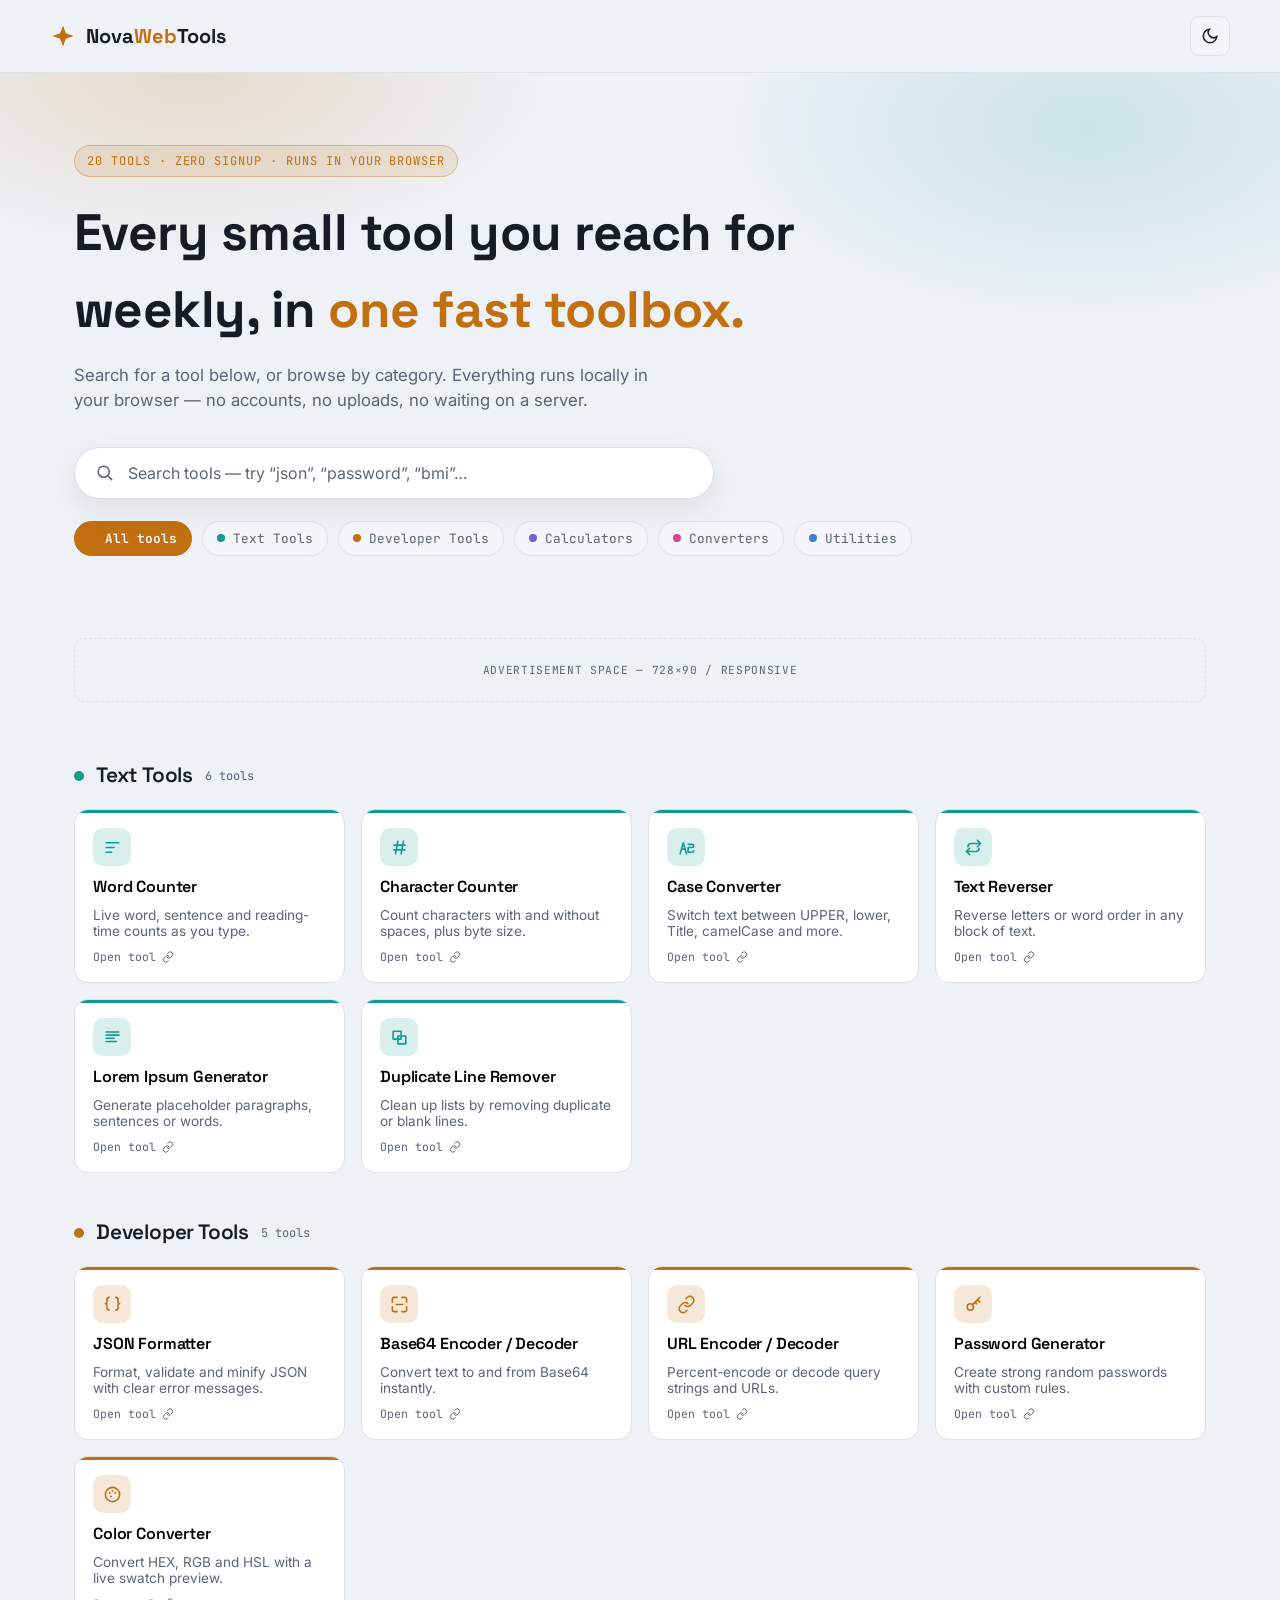
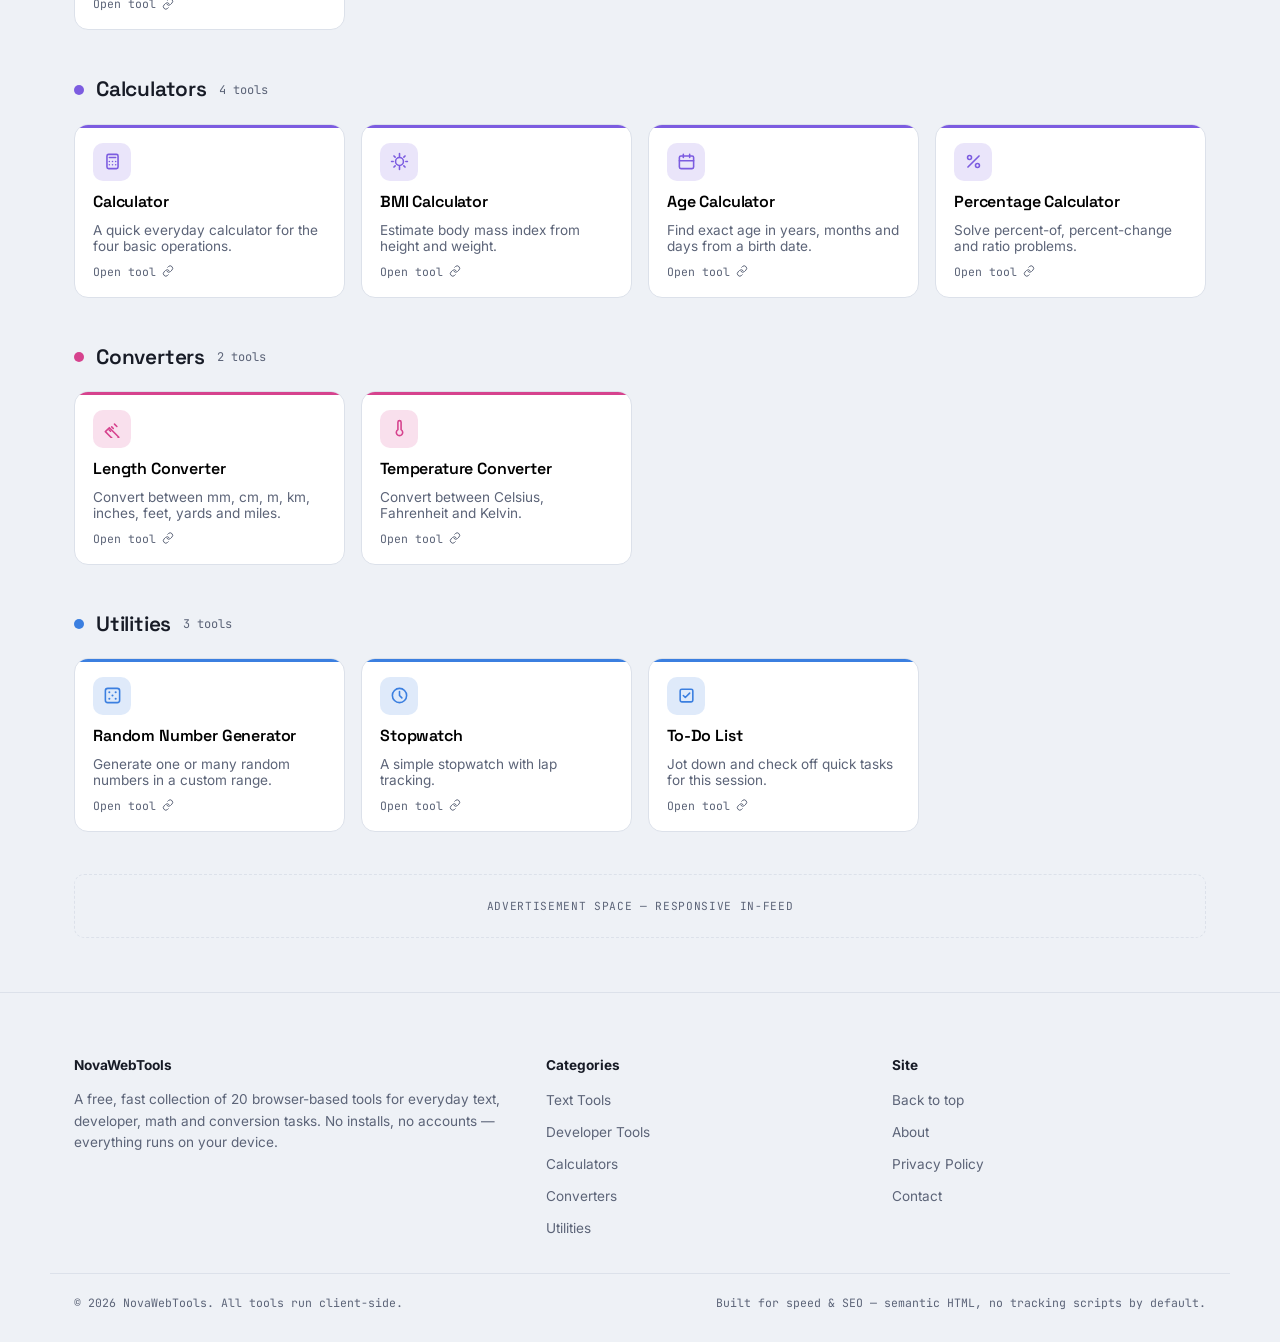
==== commit 79eeaeb6: "Add files via upload" ====
--- a/index.html
+++ b/index.html
@@ -48,11 +48,11 @@
 -->
 
 <!-- Stylesheets: split into logical, maintainable files (see /css) -->
-<link rel="stylesheet" href="css/style.css">
-<link rel="stylesheet" href="css/components.css">
-<link rel="stylesheet" href="css/modal.css">
-<link rel="stylesheet" href="css/utilities.css">
-<link rel="stylesheet" href="css/responsive.css">
+<link rel="stylesheet" href="style.css">
+<link rel="stylesheet" href="components.css">
+<link rel="stylesheet" href="modal.css">
+<link rel="stylesheet" href="utilities.css">
+<link rel="stylesheet" href="responsive.css">
 
   <!-- Google tag (gtag.js) -->
 <script async src="https://www.googletagmanager.com/gtag/js?id=G-WKD06SF2BB"></script>
@@ -155,6 +155,6 @@
 </div>
 
 <!-- Application logic: split into ES modules (see /js) -->
-<script type="module" src="js/app.js"></script>
+<script type="module" src="app.js"></script>
 </body>
 </html>
--- a/style.css
+++ b/style.css
@@ -0,0 +1,126 @@
+/* ============================================================
+   style.css — Base theme, resets, header, hero, footer
+   ============================================================ */
+
+:root{
+  --ink:#0E1017; --surface:#171B26; --surface-2:#1F2432; --surface-3:#262C3D;
+  --line:#2A3040; --text:#E8EAF0; --text-dim:#9AA3B8;
+  --flare:#FFB347; --flare-2:#FFD08A; --ion:#5EEAD4;
+  --violet:#A78BFA; --pink:#F472B6; --blue:#60A5FA; --danger:#FF6B6B; --good:#4ADE80;
+  --shadow: 0 10px 30px rgba(0,0,0,.35);
+  --radius: 14px;
+  --font-display:'Space Grotesk', sans-serif;
+  --font-body:'Inter', sans-serif;
+  --font-mono:'JetBrains Mono', monospace;
+}
+html[data-theme="light"]{
+  --ink:#EEF1F6; --surface:#FFFFFF; --surface-2:#F3F5F9; --surface-3:#E9ECF3;
+  --line:#DCE1EA; --text:#171B26; --text-dim:#5C6478;
+  --flare:#C2700F; --flare-2:#E08A1E; --ion:#0D9C93;
+  --violet:#7C5CE0; --pink:#D6438E; --blue:#3B7FE0;
+  --shadow: 0 10px 30px rgba(23,27,38,.08);
+}
+*{box-sizing:border-box;}
+html{scroll-behavior:smooth;}
+body{
+  margin:0; background:var(--ink); color:var(--text);
+  font-family:var(--font-body); line-height:1.5;
+  -webkit-font-smoothing:antialiased;
+}
+a{color:inherit;}
+img,svg{display:block;}
+.wrap{max-width:1180px; margin:0 auto; padding:0 24px;}
+h1,h2,h3{font-family:var(--font-display); margin:0; letter-spacing:-0.01em;}
+button{font-family:inherit; cursor:pointer;}
+:focus-visible{outline:2px solid var(--flare); outline-offset:2px;}
+@media (prefers-reduced-motion: reduce){ *{animation:none !important; transition:none !important;} }
+
+/* ---------- Header ---------- */
+header.site{
+  position:sticky; top:0; z-index:40;
+  background:color-mix(in srgb, var(--ink) 88%, transparent);
+  backdrop-filter: blur(10px);
+  border-bottom:1px solid var(--line);
+}
+.nav{display:flex; align-items:center; justify-content:space-between; padding:16px 0;}
+.logo{display:flex; align-items:center; gap:10px; font-family:var(--font-display); font-weight:700; font-size:1.25rem;}
+.logo .spark{width:26px; height:26px;}
+.logo .nova{color:var(--flare);}
+.nav-actions{display:flex; align-items:center; gap:10px;}
+.icon-btn{
+  display:flex; align-items:center; justify-content:center;
+  width:40px; height:40px; border-radius:10px;
+  background:var(--surface-2); border:1px solid var(--line); color:var(--text);
+  transition:background .15s ease, transform .15s ease;
+}
+.icon-btn:hover{background:var(--surface-3);}
+.icon-btn svg{width:18px; height:18px;}
+
+/* ---------- Hero ---------- */
+.hero{
+  position:relative; overflow:hidden;
+  padding:72px 0 40px;
+  background:
+    radial-gradient(600px 300px at 15% 0%, color-mix(in srgb, var(--flare) 18%, transparent), transparent 60%),
+    radial-gradient(600px 320px at 85% 10%, color-mix(in srgb, var(--ion) 16%, transparent), transparent 60%);
+}
+.eyebrow{
+  display:inline-flex; align-items:center; gap:8px;
+  font-family:var(--font-mono); font-size:.75rem; letter-spacing:.08em; text-transform:uppercase;
+  color:var(--flare); background:color-mix(in srgb, var(--flare) 12%, transparent);
+  border:1px solid color-mix(in srgb, var(--flare) 35%, transparent);
+  padding:6px 12px; border-radius:100px; margin-bottom:18px;
+}
+.hero h1{font-size:clamp(2rem, 4.4vw, 3.2rem); max-width:820px; font-weight:700;}
+.hero h1 span{color:var(--flare);}
+.hero p.lead{color:var(--text-dim); max-width:600px; font-size:1.05rem; margin-top:14px;}
+
+.search-shell{
+  margin-top:34px; max-width:640px; position:relative;
+}
+.search-box{
+  display:flex; align-items:center; gap:12px;
+  background:var(--surface); border:1px solid var(--line); border-radius:100px;
+  padding:14px 20px; box-shadow:var(--shadow);
+  transition:border-color .2s ease, box-shadow .2s ease;
+}
+.search-box:focus-within{
+  border-color:var(--flare);
+  box-shadow:0 0 0 4px color-mix(in srgb, var(--flare) 18%, transparent), var(--shadow);
+}
+.search-box svg{width:19px; height:19px; color:var(--text-dim); flex-shrink:0;}
+.search-box input{
+  border:none; outline:none; background:transparent; color:var(--text);
+  font-size:1rem; width:100%; font-family:var(--font-body);
+}
+.search-box input::placeholder{color:var(--text-dim);}
+.search-count{font-family:var(--font-mono); font-size:.75rem; color:var(--text-dim); white-space:nowrap;}
+
+.chip-row{display:flex; flex-wrap:wrap; gap:10px; margin-top:22px;}
+.chip{
+  font-family:var(--font-mono); font-size:.8rem;
+  padding:8px 14px; border-radius:100px; border:1px solid var(--line);
+  background:var(--surface-2); color:var(--text-dim);
+  display:flex; align-items:center; gap:8px;
+  transition:all .15s ease;
+}
+.chip .dot{width:8px; height:8px; border-radius:50%; flex-shrink:0;}
+.chip:hover{color:var(--text); border-color:var(--text-dim);}
+.chip.active{color:var(--ink); background:var(--flare); border-color:var(--flare); font-weight:600;}
+html[data-theme="light"] .chip.active{color:#fff;}
+
+main{padding:12px 0 60px;}
+
+/* ---------- Footer ---------- */
+footer{border-top:1px solid var(--line); padding:44px 0 30px; margin-top:40px;}
+.footer-grid{display:grid; grid-template-columns:1.4fr 1fr 1fr; gap:32px;}
+footer h4{font-size:.85rem; margin-bottom:12px; color:var(--text);}
+footer p{color:var(--text-dim); font-size:.85rem; line-height:1.6;}
+footer ul{list-style:none; padding:0; margin:0; display:flex; flex-direction:column; gap:8px;}
+footer a{color:var(--text-dim); font-size:.85rem; text-decoration:none;}
+footer a:hover{color:var(--flare);}
+.footer-bottom{
+  margin-top:34px; padding-top:20px; border-top:1px solid var(--line);
+  display:flex; justify-content:space-between; flex-wrap:wrap; gap:10px;
+  font-family:var(--font-mono); font-size:.72rem; color:var(--text-dim);
+}
--- a/components.css
+++ b/components.css
@@ -0,0 +1,52 @@
+/* ============================================================
+   components.css — Tool grid, cards, category headers, ad slots
+   ============================================================ */
+
+/* ---------- Ad slot ---------- */
+.ad-slot{
+  max-width:1180px; margin:28px auto; padding:14px 24px;
+}
+.ad-slot .ad-inner{
+  border:1px dashed var(--line); border-radius:10px; padding:14px;
+  display:flex; align-items:center; justify-content:center;
+  font-family:var(--font-mono); font-size:.7rem; letter-spacing:.06em; text-transform:uppercase;
+  color:var(--text-dim); min-height:64px;
+}
+
+/* ---------- Tool grid ---------- */
+.category-block{margin-top:44px;}
+.category-head{display:flex; align-items:center; gap:12px; margin-bottom:18px;}
+.category-head .dot{width:10px; height:10px; border-radius:50%;}
+.category-head h2{font-size:1.3rem; font-weight:600;}
+.category-head .count{font-family:var(--font-mono); font-size:.75rem; color:var(--text-dim);}
+
+.grid{
+  display:grid; grid-template-columns:repeat(auto-fill, minmax(220px, 1fr)); gap:16px;
+}
+.card{
+  text-align:left; background:var(--surface); border:1px solid var(--line); border-radius:var(--radius);
+  padding:18px; position:relative; overflow:hidden;
+  display:flex; flex-direction:column; gap:10px;
+  transition:transform .15s ease, border-color .15s ease, box-shadow .15s ease;
+}
+.card::before{
+  content:''; position:absolute; top:0; left:0; right:0; height:3px;
+  background:var(--accent, var(--flare));
+}
+.card:hover{transform:translateY(-3px); border-color:var(--text-dim); box-shadow:var(--shadow);}
+.card .icon-wrap{
+  width:38px; height:38px; border-radius:10px;
+  display:flex; align-items:center; justify-content:center;
+  background:color-mix(in srgb, var(--accent, var(--flare)) 16%, transparent);
+  color:var(--accent, var(--flare));
+}
+.card .icon-wrap svg{width:19px; height:19px;}
+.card h3{font-size:1rem; font-weight:600;}
+.card p{margin:0; font-size:.85rem; color:var(--text-dim); flex-grow:1;}
+.card .launch{font-family:var(--font-mono); font-size:.72rem; color:var(--text-dim); display:flex; align-items:center; gap:6px;}
+.card:hover .launch{color:var(--accent, var(--flare));}
+
+.empty-state{
+  text-align:center; padding:60px 20px; color:var(--text-dim);
+}
+.empty-state h3{font-size:1.1rem; color:var(--text); margin-bottom:8px;}
--- a/modal.css
+++ b/modal.css
@@ -0,0 +1,59 @@
+/* ============================================================
+   modal.css — Modal chrome, form controls, buttons, outputs
+   ============================================================ */
+
+.modal-overlay{
+  position:fixed; inset:0; background:rgba(5,6,10,.65); backdrop-filter:blur(4px);
+  display:none; align-items:flex-start; justify-content:center; z-index:100; padding:5vh 16px;
+  overflow-y:auto;
+}
+.modal-overlay.open{display:flex;}
+.modal{
+  background:var(--surface); border:1px solid var(--line); border-radius:18px;
+  width:100%; max-width:640px; box-shadow:0 30px 80px rgba(0,0,0,.5);
+  animation:pop .18s ease;
+}
+@keyframes pop{ from{opacity:0; transform:translateY(8px) scale(.98);} to{opacity:1; transform:none;} }
+.modal-head{
+  display:flex; align-items:center; gap:12px; padding:20px 22px;
+  border-bottom:1px solid var(--line); border-top:3px solid var(--accent, var(--flare)); border-radius:18px 18px 0 0;
+}
+.modal-head .icon-wrap{
+  width:36px; height:36px; border-radius:10px; flex-shrink:0;
+  display:flex; align-items:center; justify-content:center;
+  background:color-mix(in srgb, var(--accent, var(--flare)) 16%, transparent); color:var(--accent, var(--flare));
+}
+.modal-head .icon-wrap svg{width:18px; height:18px;}
+.modal-head h2{font-size:1.1rem;}
+.modal-head .cat-label{font-family:var(--font-mono); font-size:.7rem; color:var(--text-dim); text-transform:uppercase; letter-spacing:.05em;}
+.modal-close{margin-left:auto;}
+.modal-body{padding:22px;}
+.modal-body label{display:block; font-size:.8rem; color:var(--text-dim); margin-bottom:6px; font-weight:500;}
+.modal-body input[type=text], .modal-body input[type=number], .modal-body input[type=date],
+.modal-body textarea, .modal-body select{
+  width:100%; background:var(--surface-2); border:1px solid var(--line); color:var(--text);
+  padding:11px 13px; border-radius:9px; font-family:var(--font-body); font-size:.92rem; outline:none;
+}
+.modal-body input:focus, .modal-body textarea:focus, .modal-body select:focus{border-color:var(--flare);}
+.modal-body textarea{resize:vertical; min-height:110px; font-family:var(--font-mono); font-size:.85rem;}
+.field{margin-bottom:14px;}
+.row{display:flex; gap:10px; flex-wrap:wrap;}
+.row > *{flex:1; min-width:110px;}
+.btn{
+  background:var(--flare); color:var(--ink); border:none; padding:11px 18px; border-radius:9px;
+  font-weight:600; font-size:.88rem; display:inline-flex; align-items:center; gap:8px;
+}
+html[data-theme="light"] .btn{color:#fff;}
+.btn:hover{filter:brightness(1.08);}
+.btn.secondary{background:var(--surface-2); color:var(--text); border:1px solid var(--line);}
+.btn.ghost{background:transparent; color:var(--text-dim); border:1px solid var(--line);}
+.btn-row{display:flex; gap:10px; flex-wrap:wrap; margin-top:6px;}
+.output-box{
+  margin-top:14px; background:var(--surface-2); border:1px solid var(--line); border-radius:9px;
+  padding:14px; font-family:var(--font-mono); font-size:.85rem; white-space:pre-wrap; word-break:break-word;
+  min-height:24px;
+}
+.stat-grid{display:grid; grid-template-columns:repeat(auto-fit,minmax(110px,1fr)); gap:10px; margin-top:14px;}
+.stat{background:var(--surface-2); border:1px solid var(--line); border-radius:9px; padding:12px; text-align:center;}
+.stat .num{font-family:var(--font-mono); font-size:1.4rem; font-weight:600; color:var(--accent, var(--flare));}
+.stat .lab{font-size:.7rem; color:var(--text-dim); text-transform:uppercase; letter-spacing:.05em; margin-top:2px;}
--- a/utilities.css
+++ b/utilities.css
@@ -0,0 +1,16 @@
+/* ============================================================
+   utilities.css — Small helper classes used by individual tools
+   ============================================================ */
+
+.switch-row{display:flex; align-items:center; gap:8px; font-size:.85rem; color:var(--text-dim); margin-bottom:10px;}
+.swatch{width:100%; height:64px; border-radius:9px; border:1px solid var(--line); margin-top:10px;}
+.todo-item{display:flex; align-items:center; gap:10px; padding:9px 0; border-bottom:1px solid var(--line);}
+.todo-item input[type=checkbox]{width:17px; height:17px; accent-color:var(--flare);}
+.todo-item span{flex-grow:1; font-size:.9rem;}
+.todo-item.done span{text-decoration:line-through; color:var(--text-dim);}
+.todo-item button{background:none; border:none; color:var(--text-dim); font-size:.85rem;}
+.todo-item button:hover{color:var(--danger);}
+.small-note{font-size:.75rem; color:var(--text-dim); margin-top:10px;}
+.stopwatch-display{font-family:var(--font-mono); font-size:2.4rem; text-align:center; padding:20px 0; color:var(--accent,var(--flare)); font-weight:600;}
+.lap-list{max-height:140px; overflow-y:auto; font-family:var(--font-mono); font-size:.82rem; color:var(--text-dim);}
+.lap-list div{display:flex; justify-content:space-between; padding:5px 0; border-bottom:1px solid var(--line);}
--- a/responsive.css
+++ b/responsive.css
@@ -0,0 +1,9 @@
+/* ============================================================
+   responsive.css — Breakpoint overrides
+   ============================================================ */
+
+@media (max-width:760px){
+  .footer-grid{grid-template-columns:1fr; gap:24px;}
+  .hero{padding:52px 0 30px;}
+  .grid{grid-template-columns:repeat(auto-fill, minmax(150px,1fr));}
+}
